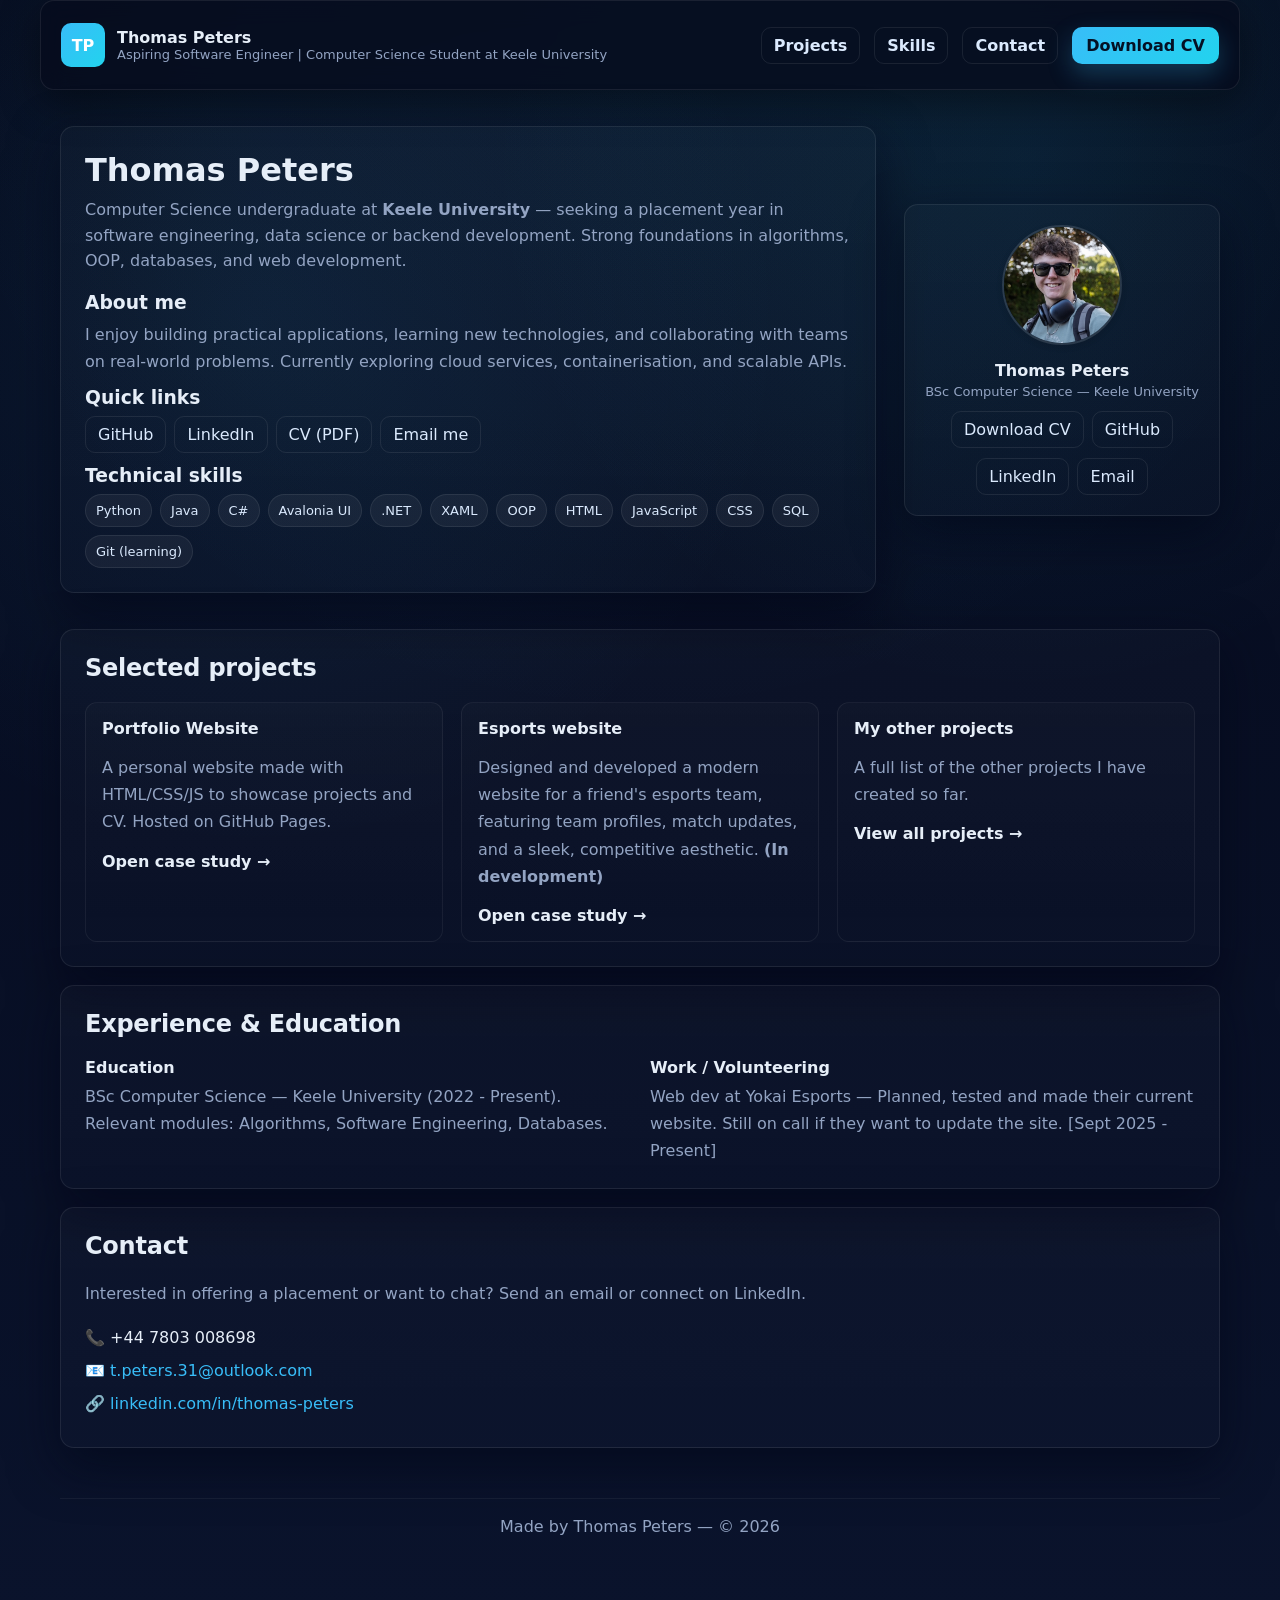
==== index.html @ 6bdae2d9 "making the other projects button cleaner" ====
<!DOCTYPE html>
<html lang="en">
<head>
  <meta charset="UTF-8">
  <meta name="viewport" content="width=device-width, initial-scale=1.0">
  <title>Thomas Peters — Portfolio</title>
  <meta name="description" content="Portfolio and CV site for Thomas Peters, Computer Science student at Keele University seeking placement year.">
  <link rel="icon" type="image/jpg" href="assets/headshot.JPG">
  <!-- Global styles for layout, theme, and responsive rules -->
  <link rel="stylesheet" href="styles.css">
</head>
<body>
  <!-- Site header with logo and navigation for primary sections -->
  <header>
    <div class="logo">
      <div class="mark">TP</div>
      <div>
        <div style="font-weight:700">Thomas Peters</div>
        <div class="muted" style="font-size:13px">
          Aspiring Software Engineer | Computer Science Student at Keele University
        </div>
      </div>
    </div>
    <!-- Primary navigation links -->
    <nav id="site-nav">
      <a class="outline" href="#projects">Projects</a>
      <a class="outline" href="#skills">Skills</a>
      <a class="outline" href="#contact">Contact</a>
      <a class="btn" href="assets/CV.pdf" target="_blank" rel="noopener">Download CV</a>
    </nav>
  </header>

  <!-- Main content wrapper to constrain width and add spacing -->
  <main class="container">
    <!-- Hero with intro, about, and quick links; spans 2-column layout on desktop -->
    <section class="hero fade-in">
      <div class="card fade-in">
        <h1>Thomas Peters</h1>
        <p class="sub">
          Computer Science undergraduate at <strong>Keele University</strong> — seeking a placement year in software engineering, data science or backend development. Strong foundations in algorithms, OOP, databases, and web development.
        </p>

        <div class="mb12">
          <h3 style="margin:0 0 8px">About me</h3>
          <p class="muted" style="margin:0">
            I enjoy building practical applications, learning new technologies, and collaborating with teams on real-world problems. Currently exploring cloud services, containerisation, and scalable APIs.
          </p>
        </div>

        <div class="mb12">
          <h3 style="margin:0 0 8px">Quick links</h3>
          <div style="display:flex;gap:8px;flex-wrap:wrap">
            <a class="outline" href="https://github.com/thomasPeters31" target="_blank">GitHub</a>
            <a class="outline" href="https://www.linkedin.com/in/thomas-peters-69949b268/" target="_blank">LinkedIn</a>
            <a class="outline" href="assets/CV.pdf" target="_blank">CV (PDF)</a>
            <a class="outline" href="mailto:t.peters.31@outlook.com">Email me</a>
          </div>
        </div>

        <div id="skills">
          <h3 style="margin:0 0 8px">Technical skills</h3>
          <div class="skills">
            <div class="chip">Python</div>
            <div class="chip">Java</div>
            <div class="chip">C#</div>
            <div class="chip">Avalonia UI</div>
            <div class="chip">.NET</div>
            <div class="chip">XAML</div>
            <div class="chip">OOP</div>
            <div class="chip">HTML</div>
            <div class="chip">JavaScript</div>
            <div class="chip">CSS</div>
            <div class="chip">SQL</div>
            <div class="chip">Git (learning)</div>
          </div>
        </div>
      </div>

      <!-- Sidebar profile card -->
      <aside class="card profile-card fade-in">
        <div class="avatar"><img src="assets/headshot.JPG" alt="Headshot of Thomas Peters"></div>
        <div style="font-weight:700">Thomas Peters</div>
        <div class="muted" style="font-size:13px">BSc Computer Science — Keele University</div>

        <div class="links">
          <div class="link-row">
            <a class="outline" href="assets/CV.pdf" target="_blank">Download CV</a>
            <a class="outline" href="https://github.com/thomasPeters31" target="_blank">GitHub</a>
          </div>
          <div class="link-row">
            <a class="outline" href="https://www.linkedin.com/in/thomas-peters-69949b268/" target="_blank">LinkedIn</a>
            <a class="outline" href="mailto:t.peters.31@outlook.com">Email</a>
          </div>
        </div>
      </aside>
    </section>

    <!-- Projects Section: responsive grid with two featured projects + link to all projects -->
    <section id="projects" class="card fade-in">
      <h2 style="margin-top:0">Selected projects</h2>
      <div class="grid-3">
        <a class="project-card" href="projects/portfolio.html">
          <h4 style="margin:0 0 8px">Portfolio Website</h4>
          <p class="muted" style="margin:0 0 8px">
            A personal website made with HTML/CSS/JS to showcase projects and CV. Hosted on GitHub Pages.
          </p>
          <span class="project-link">Open case study →</span>
        </a>

        <a class="project-card" href="projects/esports.html">
          <h4 style="margin:0 0 8px">Esports website</h4>
          <p class="muted" style="margin:0 0 8px">
            Designed and developed a modern website for a friend's esports team, featuring team profiles, match updates, and a sleek, competitive aesthetic. <strong>(In development)</strong>
          </p>
          <span class="project-link">Open case study →</span>
        </a>

        <a class="project-card" href="projects/all-projects.html">
          <h4 style="margin:0 0 8px">My other projects</h4>
          <p class="muted" style="margin:0 0 8px">
            A full list of the other projects I have created so far.
          </p>
          <span class="project-link">View all projects →</span>
        </a>
      </div>
    </section>

    <!-- Experience & Education Section with two responsive columns -->
    <section class="card fade-in" style="margin-top:18px">
      <h2 style="margin-top:0">Experience & Education</h2>
      <div style="display:flex;gap:20px;flex-wrap:wrap">
        <div style="flex:1;min-width:260px">
          <h4 style="margin:0 0 6px">Education</h4>
          <p class="muted" style="margin:0">
            BSc Computer Science — Keele University (2022 - Present). Relevant modules: Algorithms, Software Engineering, Databases.
          </p>
        </div>
        <div style="flex:1;min-width:260px">
          <h4 style="margin:0 0 6px">Work / Volunteering</h4>
          <p class="muted" style="margin:0">
            Web dev at Yokai Esports — Planned, tested and made their current website. Still on call if they want to update the site. [Sept 2025 - Present]
          </p>
        </div>
      </div>
    </section>

    <!-- Contact Section with direct links and contact details -->
    <section id="contact" class="card fade-in" style="margin-top:18px">
      <h2 style="margin-top:0">Contact</h2>
      <p class="muted">Interested in offering a placement or want to chat? Send an email or connect on LinkedIn.</p>
      <p style="margin:6px 0">📞 +44 7803 008698</p>
      <p style="margin:6px 0">📧 <a href="mailto:t.peters.31@outlook.com">t.peters.31@outlook.com</a></p>
      <p style="margin:6px 0">🔗 <a href="https://www.linkedin.com/in/thomas-peters-69949b268/" target="_blank">linkedin.com/in/thomas-peters</a></p>
    </section>

    <footer class="fade-in">
      <div class="muted">Made by Thomas Peters — © <span id="year"></span></div>
    </footer>
  </main>

  <!-- Fade-in effects for cards and sections -->
  <script src="script.js"></script>
  <script>
    // Keep footer year current
    document.getElementById('year').textContent = new Date().getFullYear();
  </script>
</body>
</html>
---- styles.css ----
/* Theme variables */
:root {
  --accent: #38bdf8;
  --accent-strong: #22d3ee;
  --muted: #93a4c3;
  --bg: #060b1d;
  --card: rgba(12, 18, 38, 0.9);
  --glass: rgba(255,255,255,0.05);
  --border: rgba(255,255,255,0.08);
}

/* Base reset */
* {
  box-sizing: border-box;
}

/* Global styles */
html, body {
  max-width: 100%;
  overflow-x: hidden;
}

body {
  font-family: Inter, ui-sans-serif, system-ui, -apple-system, "Segoe UI", Roboto, "Helvetica Neue", Arial;
  margin: 0;
  color: #e6eef8;
  background: radial-gradient(circle at 20% 20%, rgba(56, 189, 248, 0.08), transparent 32%),
              radial-gradient(circle at 80% 10%, rgba(34, 211, 238, 0.08), transparent 30%),
              linear-gradient(180deg, #060b1d 0%, #0a132c 100%);
  min-height: 100vh;
  -webkit-font-smoothing: antialiased;
  position: relative;
}

/* Glow accent on scroll; fixed so it stays put while content moves */
body::before {
  content: "";
  position: fixed;
  inset: 0;
  background: radial-gradient(1200px at 50% 0%, rgba(56, 189, 248, 0.08), transparent 60%);
  pointer-events: none;
  mix-blend-mode: screen;
}

a {
  color: var(--accent);
  text-decoration: none;
}

a:hover {
  color: var(--accent-strong);
}

img {
  max-width: 100%;
  height: auto;
}

/* Header */
header {
  display: flex;
  align-items: center;
  justify-content: space-between;
  padding: 22px 20px;
  max-width: 1200px;
  margin: 0 auto;
  gap: 12px;
  background: rgba(6,11,29,0.75);
  border: 1px solid var(--border);
  border-radius: 14px;
  box-shadow: 0 12px 40px rgba(0,0,0,0.4);
  backdrop-filter: blur(12px);
}

.logo {
  display: flex;
  gap: 12px;
  align-items: center;
}

.logo .mark {
  width: 44px;
  height: 44px;
  border-radius: 10px;
  background: linear-gradient(135deg, var(--accent), var(--accent-strong));
  display: flex;
  align-items: center;
  justify-content: center;
  font-weight: 700;
  color: white;
}

nav {
  display: flex;
  gap: 14px;
  align-items: center;
  flex-wrap: wrap;
}

nav a {
  font-weight: 600;
  color: #dbeafe;
}

.btn {
  background: linear-gradient(135deg, var(--accent), var(--accent-strong));
  color: #041024;
  padding: 9px 14px;
  border-radius: 10px;
  font-weight: 700;
  display: inline-block;
  box-shadow: 0 10px 24px rgba(56, 189, 248, 0.25);
}

.container {
  max-width: 1200px;
  margin: 20px auto 60px;
  padding: 0 20px;
}

/* Hero layout */
.hero {
  display: grid;
  grid-template-columns: minmax(280px, 1fr) auto; /* sidebar sizes to its content on laptop */
  gap: 28px;
  align-items: center; /* vertically center main content and sidebar relative to each other */
}

/* Card styles */
.card {
  background: linear-gradient(180deg, rgba(255,255,255,0.02), rgba(255,255,255,0.01));
  border-radius: 14px;
  padding: 24px;
  box-shadow: 0 18px 50px rgba(2,6,23,0.6);
  border: 1px solid var(--border);
}

h1 {
  font-size: 32px;
  margin: 0 0 8px;
}

h2 {
  font-size: 24px;
  letter-spacing: -0.01em;
}

.sub {
  color: var(--muted);
  margin: 0 0 18px;
  line-height: 1.6;
}

.skills {
  display: flex;
  flex-wrap: wrap;
  gap: 8px;
  margin-top: 6px;
}

/* Skill pill */
.chip {
  background: var(--glass);
  padding: 8px 10px;
  border-radius: 999px;
  font-size: 13px;
  color: #dbeafe;
  border: 1px solid rgba(255,255,255,0.08);
}

.profile-card {
  padding: 20px;
  text-align: center;
  display: flex;
  flex-direction: column;
  align-items: center;
  justify-content: flex-start;
  align-self: center; /* center vertically in the grid row */
  justify-self: start; /* align with the start of the adjacent container on laptop */
  gap: 4px;
  width: fit-content;
  min-width: 280px;
  max-width: 340px;
  height: fit-content; /* hug contents so there are no empty areas */
  margin: 0; /* prevent centering so it lines up with the main column */
}

/* Circular avatar container */
.avatar {
  width: 120px;
  height: 120px;
  border-radius: 50%;
  overflow: hidden;
  position: relative;
  margin-bottom: 12px;
  border: 2px solid rgba(255,255,255,0.12);
  box-shadow: 0 2px 6px rgba(0,0,0,0.1);
  flex-shrink: 0;
}

/* Image inside avatar */
.avatar img {
  position: absolute;
  top: 50%;
  left: 50%;
  width: auto;
  height: 100%;
  transform: translate(-50%, -50%);
  object-fit: cover;
  display: block;
}

.links {
  display: flex;
  flex-direction: column;
  gap: 10px;
  margin-top: 8px;
}

p {
  line-height: 1.7;
}

/* Link rows inside profile card for tidy grouping */
.link-row {
  display: flex;
  gap: 8px;
  justify-content: center;
}

.outline {
  border: 1px solid var(--border);
  padding: 8px 12px;
  border-radius: 10px;
  color: #dbeafe;
  transition: border-color 0.2s ease, transform 0.2s ease;
}

.outline:hover {
  border-color: var(--accent);
  transform: translateY(-1px);
}

section {
  margin-top: 36px;
}

.grid-3 {
  display: grid;
  grid-template-columns: repeat(auto-fit, minmax(240px, 1fr));
  gap: 18px;
}

.section-head {
  display: flex;
  align-items: center;
  justify-content: space-between;
  gap: 16px;
  flex-wrap: wrap;
}

.section-foot {
  margin-top: 14px;
}

/* Project cards */
.project-card {
  padding: 16px;
  border-radius: 12px;
  background: linear-gradient(180deg, rgba(255,255,255,0.02), transparent);
  min-height: 140px;
  border: 1px solid rgba(255,255,255,0.06);
  display: flex;
  flex-direction: column;
  gap: 8px;
  transition: transform 0.2s ease, border-color 0.2s ease, box-shadow 0.2s ease;
  text-decoration: none;
  color: inherit;
}

.project-link {
  font-weight: 700;
}

.project-card:hover {
  transform: translateY(-4px);
  border-color: var(--accent);
  box-shadow: 0 18px 36px rgba(2,6,23,0.5);
}

.project-card:focus-visible {
  outline: 2px solid var(--accent);
  outline-offset: 3px;
}

.project-list {
  display: flex;
  flex-direction: column;
  gap: 12px;
}

.project-row {
  display: flex;
  align-items: flex-start;
  justify-content: space-between;
  gap: 16px;
  padding: 14px;
  border-radius: 12px;
  border: 1px solid rgba(255,255,255,0.06);
  background: linear-gradient(180deg, rgba(255,255,255,0.02), transparent);
}

.project-row h4 {
  margin: 0 0 6px;
}

.project-row p {
  margin: 0;
}

.project-meta {
  display: flex;
  flex-wrap: wrap;
  gap: 8px;
  margin-top: 8px;
}

.project-cta {
  white-space: nowrap;
  align-self: center;
}

footer {
  margin: 50px 0 80px;
  text-align: center;
  color: var(--muted);
  border-top: 1px solid rgba(255,255,255,0.05);
  padding-top: 18px;
}

.muted {
  color: var(--muted);
}

.mb12 {
  margin-bottom: 12px;
}

.fade-in {
  opacity: 0;
  transform: translateY(12px);
  transition: opacity 0.4s ease, transform 0.4s ease;
}

.fade-in.visible {
  opacity: 1;
  transform: translateY(0);
}

/* Project detail pages */
.breadcrumbs {
  display: inline-flex;
  gap: 8px;
  align-items: center;
  color: var(--muted);
  font-size: 14px;
}

.page-hero {
  display: grid;
  grid-template-columns: minmax(0, 1.2fr) minmax(240px, 0.8fr);
  gap: 18px;
  align-items: center;
}

.detail-card {
  background: linear-gradient(180deg, rgba(255,255,255,0.02), transparent);
  border: 1px solid rgba(255,255,255,0.08);
  border-radius: 12px;
  padding: 16px;
}

.detail-grid {
  display: grid;
  grid-template-columns: repeat(auto-fit, minmax(220px, 1fr));
  gap: 14px;
}

.tag-list {
  display: flex;
  flex-wrap: wrap;
  gap: 8px;
}

.tag {
  padding: 6px 10px;
  border-radius: 999px;
  border: 1px solid rgba(255,255,255,0.08);
  background: rgba(255,255,255,0.04);
  font-size: 12px;
  color: #dbeafe;
}

.cta-row {
  display: flex;
  gap: 10px;
  flex-wrap: wrap;
  align-items: center;
}

input, textarea {
  width: 100%;
  padding: 10px;
  border-radius: 8px;
  border: 1px solid rgba(255,255,255,0.04);
  background: transparent;
  color: inherit;
  margin-bottom: 8px;
}

/* Responsive Design */
@media (max-width: 900px) {
  header {
    flex-direction: column;
    align-items: flex-start;
    padding: 18px;
  }

  nav {
    order: 3;
    width: 100%;
    gap: 10px;
    flex-direction: column;
  }

  .hero {
    grid-template-columns: 1fr;
  }

  .profile-card {
    order: -1;
    max-width: 340px;
    margin: 0 auto;
  }

  .page-hero {
    grid-template-columns: 1fr;
  }
}

@media (max-width: 560px) {
  body {
    font-size: 15px;
  }

  .card {
    padding: 16px;
  }

  h1 {
    font-size: 24px;
  }

  .link-row {
    flex-direction: column;
  }

  .link-row .outline {
    width: 100%;
    text-align: center;
  }

  .project-row {
    flex-direction: column;
    align-items: stretch;
  }

  .project-cta {
    align-self: flex-start;
  }
}

@media (max-width: 780px) {
  nav a {
    width: 100%;
    text-align: center;
  }

  .btn {
    text-align: center;
    width: 100%;
  }

  header {
    display: none;
  }
}
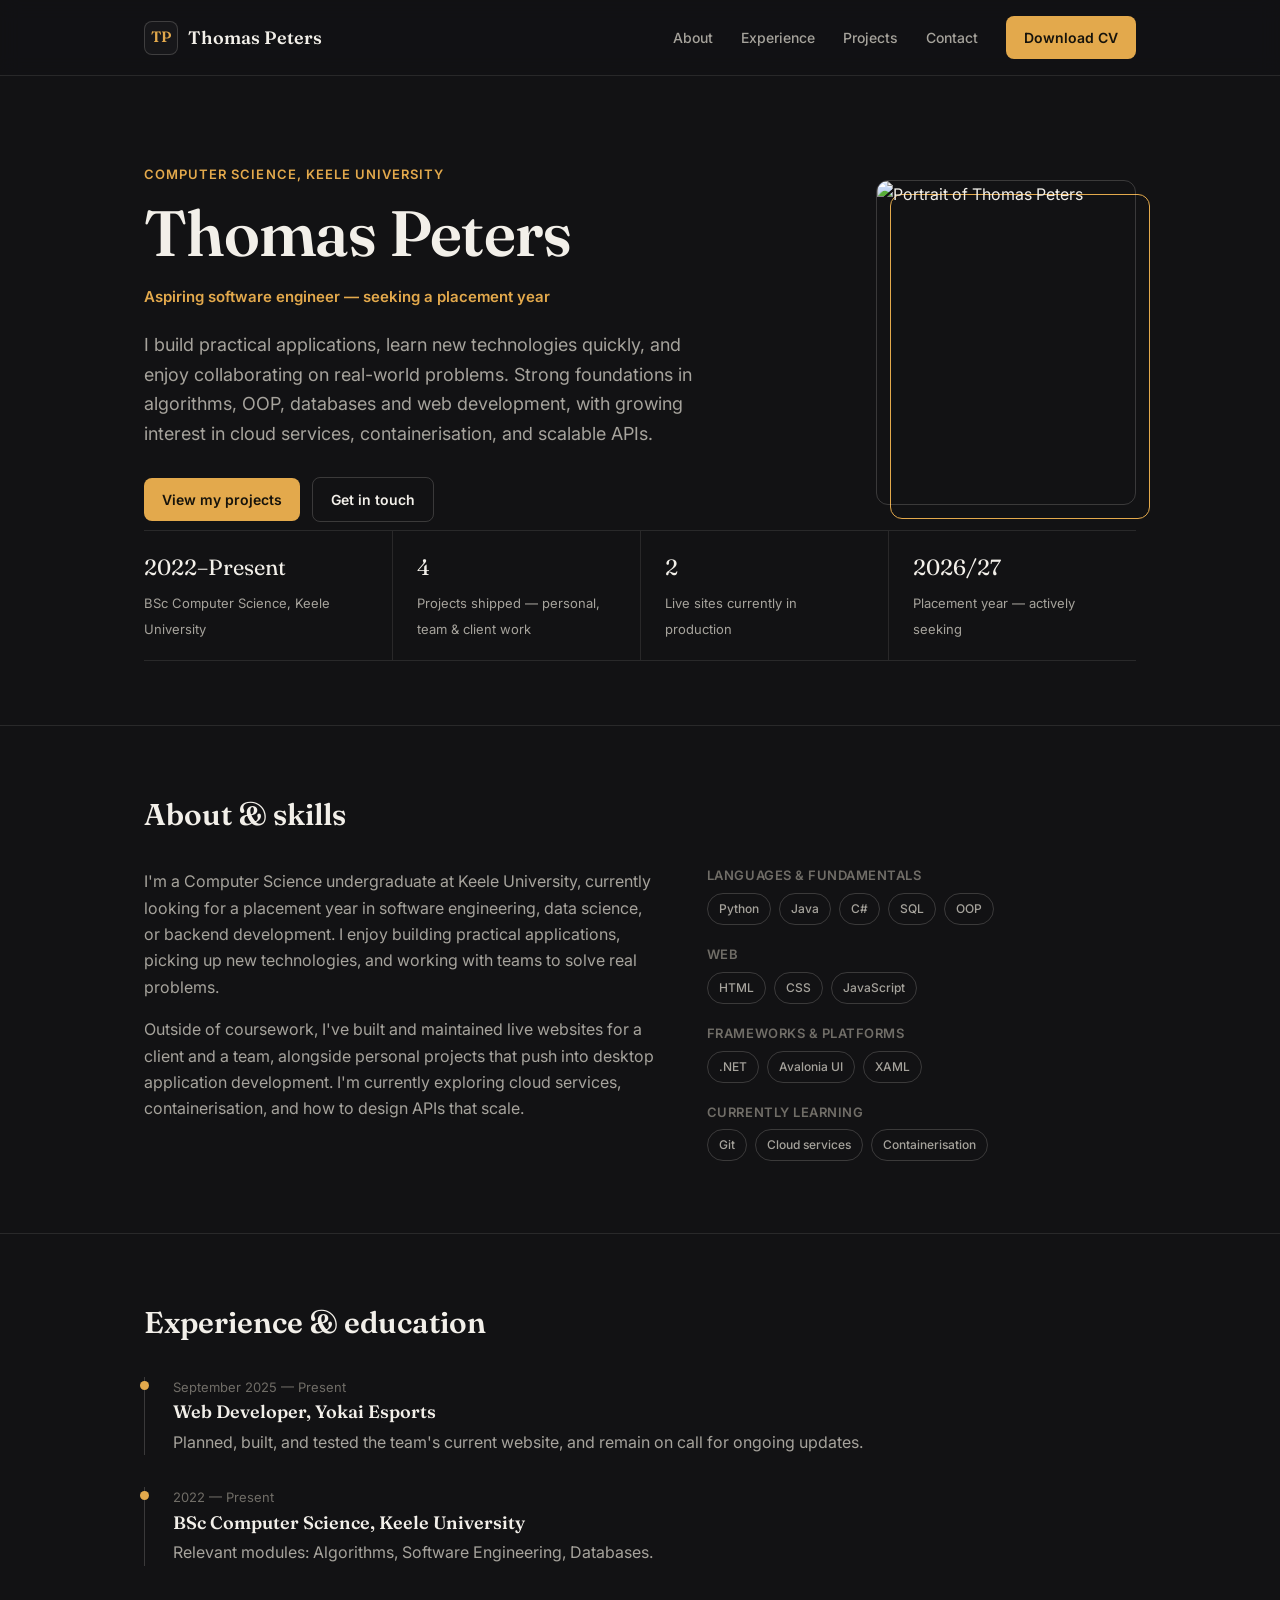
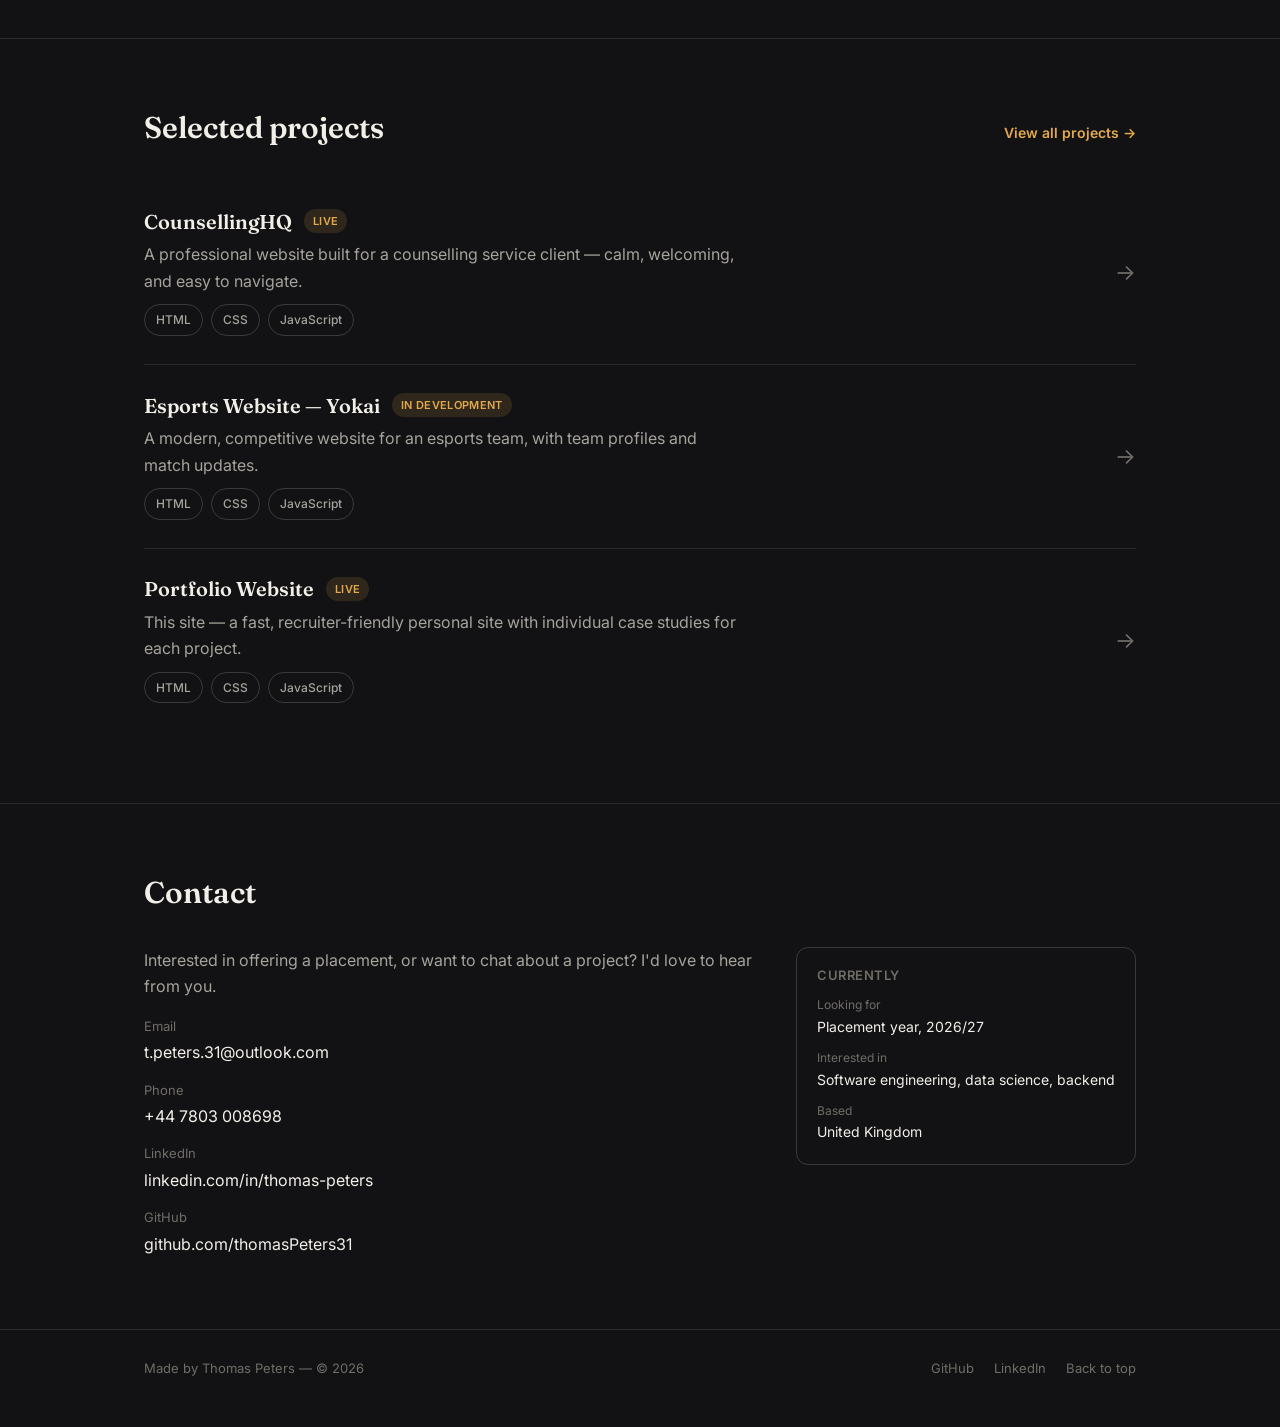
==== commit 3aab4eeb: "changed design of the website" ====
--- a/index.html
+++ b/index.html
@@ -3,166 +3,358 @@
 <head>
   <meta charset="UTF-8">
   <meta name="viewport" content="width=device-width, initial-scale=1.0">
-  <title>Thomas Peters — Portfolio</title>
-  <meta name="description" content="Portfolio and CV site for Thomas Peters, Computer Science student at Keele University seeking placement year.">
-  <link rel="icon" type="image/jpg" href="assets/headshot.JPG">
-  <!-- Global styles for layout, theme, and responsive rules -->
+  <title>Thomas Peters — Software Engineering Student & Developer</title>
+  <meta name="description" content="Thomas Peters is a Computer Science undergraduate at Keele University seeking a placement year in software engineering, data science, or backend development.">
+  <link rel="canonical" href="https://www.thomas-peters.org/">
+
+  <!-- Open Graph / Twitter card previews for social shares and link unfurls -->
+  <meta property="og:type" content="website">
+  <meta property="og:title" content="Thomas Peters — Software Engineering Student & Developer">
+  <meta property="og:description" content="Computer Science undergraduate at Keele University seeking a placement year in software engineering, data science, or backend development.">
+  <meta property="og:url" content="https://www.thomas-peters.org/">
+  <meta property="og:image" content="https://www.thomas-peters.org/assets/headshot.jpg">
+  <meta name="twitter:card" content="summary">
+  <meta name="twitter:title" content="Thomas Peters — Software Engineering Student & Developer">
+  <meta name="twitter:description" content="Computer Science undergraduate at Keele University seeking a placement year in software engineering, data science, or backend development.">
+  <meta name="twitter:image" content="https://www.thomas-peters.org/assets/headshot.jpg">
+
+  <!-- Browser chrome colour (mobile address bar) + tab icon -->
+  <meta name="theme-color" content="#121214">
+  <link rel="icon" href="assets/favicon.svg" type="image/svg+xml">
+
+  <!-- Google Fonts: Fraunces for display headings, Inter for body text -->
+  <link rel="preconnect" href="https://fonts.googleapis.com">
+  <link rel="preconnect" href="https://fonts.gstatic.com" crossorigin>
+  <link href="https://fonts.googleapis.com/css2?family=Fraunces:opsz,wght@9..144,500;9..144,600&family=Inter:wght@400;500;600;700&display=swap" rel="stylesheet">
   <link rel="stylesheet" href="styles.css">
+
+  <!-- Structured data so search engines can show a Person rich result -->
+  <script type="application/ld+json">
+  {
+    "@context": "https://schema.org",
+    "@type": "Person",
+    "name": "Thomas Peters",
+    "url": "https://www.thomas-peters.org/",
+    "image": "https://www.thomas-peters.org/assets/headshot.jpg",
+    "jobTitle": "Computer Science Student",
+    "alumniOf": {
+      "@type": "CollegeOrUniversity",
+      "name": "Keele University"
+    },
+    "sameAs": [
+      "https://github.com/thomasPeters31",
+      "https://www.linkedin.com/in/thomas-peters-69949b268/"
+    ]
+  }
+  </script>
 </head>
 <body>
-  <!-- Site header with logo and navigation for primary sections -->
-  <header>
-    <div class="logo">
-      <div class="mark">TP</div>
-      <div>
-        <div style="font-weight:700">Thomas Peters</div>
-        <div class="muted" style="font-size:13px">
-          Aspiring Software Engineer | Computer Science Student at Keele University
-        </div>
-      </div>
+
+  <!-- Lets keyboard/screen-reader users jump past the nav; only visible on focus -->
+  <a class="skip-link" href="#main">Skip to content</a>
+
+  <!-- =====================================================================
+       Site header — sticky nav bar.
+       Links target section ids further down the page (#about, #experience,
+       etc). Below 860px the <ul class="nav-links"> becomes a fixed dropdown
+       toggled by the hamburger button; script.js wires up the open/close.
+  ====================================================================== -->
+  <header class="site-header">
+    <div class="nav-row">
+      <a class="brand" href="#top">
+        <span class="mark">TP</span>
+        Thomas Peters
+      </a>
+      <ul class="nav-links" id="nav-links">
+        <li><a href="#about">About</a></li>
+        <li><a href="#experience">Experience</a></li>
+        <li><a href="#projects">Projects</a></li>
+        <li><a href="#contact">Contact</a></li>
+        <li><a class="btn" href="assets/CV.pdf" target="_blank" rel="noopener">Download CV</a></li>
+      </ul>
+      <!-- Only shown below the 860px breakpoint (see styles.css) -->
+      <button class="nav-toggle" id="nav-toggle" aria-label="Toggle navigation" aria-expanded="false" aria-controls="nav-links">
+        <svg viewBox="0 0 24 24" fill="none" stroke="currentColor" stroke-width="2" stroke-linecap="round"><line x1="3" y1="6" x2="21" y2="6"/><line x1="3" y1="12" x2="21" y2="12"/><line x1="3" y1="18" x2="21" y2="18"/></svg>
+      </button>
     </div>
-    <!-- Primary navigation links -->
-    <nav id="site-nav">
-      <a class="outline" href="#projects">Projects</a>
-      <a class="outline" href="#skills">Skills</a>
-      <a class="outline" href="#contact">Contact</a>
-      <a class="btn" href="assets/CV.pdf" target="_blank" rel="noopener">Download CV</a>
-    </nav>
   </header>
 
-  <!-- Main content wrapper to constrain width and add spacing -->
-  <main class="container">
-    <!-- Hero with intro, about, and quick links; spans 2-column layout on desktop -->
-    <section class="hero fade-in">
-      <div class="card fade-in">
-        <h1>Thomas Peters</h1>
-        <p class="sub">
-          Computer Science undergraduate at <strong>Keele University</strong> — seeking a placement year in software engineering, data science or backend development. Strong foundations in algorithms, OOP, databases, and web development.
-        </p>
-
-        <div class="mb12">
-          <h3 style="margin:0 0 8px">About me</h3>
-          <p class="muted" style="margin:0">
-            I enjoy building practical applications, learning new technologies, and collaborating with teams on real-world problems. Currently exploring cloud services, containerisation, and scalable APIs.
-          </p>
-        </div>
-
-        <div class="mb12">
-          <h3 style="margin:0 0 8px">Quick links</h3>
-          <div style="display:flex;gap:8px;flex-wrap:wrap">
-            <a class="outline" href="https://github.com/thomasPeters31" target="_blank">GitHub</a>
-            <a class="outline" href="https://www.linkedin.com/in/thomas-peters-69949b268/" target="_blank">LinkedIn</a>
-            <a class="outline" href="assets/CV.pdf" target="_blank">CV (PDF)</a>
-            <a class="outline" href="mailto:t.peters.31@outlook.com">Email me</a>
-          </div>
-        </div>
-
-        <div id="skills">
-          <h3 style="margin:0 0 8px">Technical skills</h3>
-          <div class="skills">
-            <div class="chip">Python</div>
-            <div class="chip">Java</div>
-            <div class="chip">C#</div>
-            <div class="chip">Avalonia UI</div>
-            <div class="chip">.NET</div>
-            <div class="chip">XAML</div>
-            <div class="chip">OOP</div>
-            <div class="chip">HTML</div>
-            <div class="chip">JavaScript</div>
-            <div class="chip">CSS</div>
-            <div class="chip">SQL</div>
-            <div class="chip">Git (learning)</div>
-          </div>
-        </div>
-      </div>
-
-      <!-- Sidebar profile card -->
-      <aside class="card profile-card fade-in">
-        <div class="avatar"><img src="assets/headshot.JPG" alt="Headshot of Thomas Peters"></div>
-        <div style="font-weight:700">Thomas Peters</div>
-        <div class="muted" style="font-size:13px">BSc Computer Science — Keele University</div>
-
-        <div class="links">
-          <div class="link-row">
-            <a class="outline" href="assets/CV.pdf" target="_blank">Download CV</a>
-            <a class="outline" href="https://github.com/thomasPeters31" target="_blank">GitHub</a>
-          </div>
-          <div class="link-row">
-            <a class="outline" href="https://www.linkedin.com/in/thomas-peters-69949b268/" target="_blank">LinkedIn</a>
-            <a class="outline" href="mailto:t.peters.31@outlook.com">Email</a>
-          </div>
-        </div>
-      </aside>
-    </section>
-
-    <!-- Projects Section: responsive grid with two featured projects + link to all projects -->
-    <section id="projects" class="card fade-in">
-      <h2 style="margin-top:0">Selected projects</h2>
-      <div class="grid-3">
-        <a class="project-card" href="projects/portfolio.html">
-          <h4 style="margin:0 0 8px">Portfolio Website</h4>
-          <p class="muted" style="margin:0 0 8px">
-            A personal website made with HTML/CSS/JS to showcase projects and CV. Hosted on GitHub Pages.
-          </p>
-          <span class="project-link">Open case study →</span>
-        </a>
-
-        <a class="project-card" href="projects/esports.html">
-          <h4 style="margin:0 0 8px">Esports website</h4>
-          <p class="muted" style="margin:0 0 8px">
-            Designed and developed a modern website for a friend's esports team, featuring team profiles, match updates, and a sleek, competitive aesthetic. <strong>(In development)</strong>
-          </p>
-          <span class="project-link">Open case study →</span>
-        </a>
-
-        <a class="project-card" href="projects/all-projects.html">
-          <h4 style="margin:0 0 8px">My other projects</h4>
-          <p class="muted" style="margin:0 0 8px">
-            A full list of the other projects I have created so far.
-          </p>
-          <span class="project-link">View all projects →</span>
-        </a>
-      </div>
-    </section>
-
-    <!-- Experience & Education Section with two responsive columns -->
-    <section class="card fade-in" style="margin-top:18px">
-      <h2 style="margin-top:0">Experience & Education</h2>
-      <div style="display:flex;gap:20px;flex-wrap:wrap">
-        <div style="flex:1;min-width:260px">
-          <h4 style="margin:0 0 6px">Education</h4>
-          <p class="muted" style="margin:0">
-            BSc Computer Science — Keele University (2022 - Present). Relevant modules: Algorithms, Software Engineering, Databases.
-          </p>
-        </div>
-        <div style="flex:1;min-width:260px">
-          <h4 style="margin:0 0 6px">Work / Volunteering</h4>
-          <p class="muted" style="margin:0">
-            Web dev at Yokai Esports — Planned, tested and made their current website. Still on call if they want to update the site. [Sept 2025 - Present]
-          </p>
-        </div>
-      </div>
-    </section>
-
-    <!-- Contact Section with direct links and contact details -->
-    <section id="contact" class="card fade-in" style="margin-top:18px">
-      <h2 style="margin-top:0">Contact</h2>
-      <p class="muted">Interested in offering a placement or want to chat? Send an email or connect on LinkedIn.</p>
-      <p style="margin:6px 0">📞 +44 7803 008698</p>
-      <p style="margin:6px 0">📧 <a href="mailto:t.peters.31@outlook.com">t.peters.31@outlook.com</a></p>
-      <p style="margin:6px 0">🔗 <a href="https://www.linkedin.com/in/thomas-peters-69949b268/" target="_blank">linkedin.com/in/thomas-peters</a></p>
-    </section>
-
-    <footer class="fade-in">
-      <div class="muted">Made by Thomas Peters — © <span id="year"></span></div>
-    </footer>
+  <main id="main">
+
+    <!-- =====================================================================
+         Hero
+         Intro copy + CTA buttons on the left, portrait on the right; both
+         collapse to a single column on mobile (photo moves above the text).
+         The fact-strip below is a quick-glance summary row.
+    ====================================================================== -->
+    <section class="hero" id="top" style="border-top:none">
+      <div class="wrap">
+        <div class="hero-grid">
+          <div class="fade-in">
+            <span class="eyebrow">Computer Science, Keele University</span>
+            <h1>Thomas Peters</h1>
+            <p class="role">Aspiring software engineer — seeking a placement year</p>
+            <p class="lede">
+              I build practical applications, learn new technologies quickly, and enjoy collaborating on
+              real-world problems. Strong foundations in algorithms, OOP, databases and web development, with
+              growing interest in cloud services, containerisation, and scalable APIs.
+            </p>
+            <div class="btn-row">
+              <a class="btn" href="#projects">View my projects</a>
+              <a class="btn-outline" href="#contact">Get in touch</a>
+            </div>
+          </div>
+          <!-- Framed portrait; the offset border is a pure CSS ::before, no extra image -->
+          <div class="hero-photo fade-in">
+            <div class="frame">
+              <img src="assets/headshot.jpg" alt="Portrait of Thomas Peters" width="640" height="428">
+            </div>
+          </div>
+        </div>
+
+        <!-- Quick facts, divided by thin rules; stacks to full-width rows on mobile -->
+        <div class="fact-strip fade-in">
+          <div class="fact">
+            <span class="num">2022–Present</span>
+            <span class="label">BSc Computer Science, Keele University</span>
+          </div>
+          <div class="fact">
+            <span class="num">4</span>
+            <span class="label">Projects shipped — personal, team &amp; client work</span>
+          </div>
+          <div class="fact">
+            <span class="num">2</span>
+            <span class="label">Live sites currently in production</span>
+          </div>
+          <div class="fact">
+            <span class="num">2026/27</span>
+            <span class="label">Placement year — actively seeking</span>
+          </div>
+        </div>
+      </div>
+    </section>
+
+    <!-- =====================================================================
+         About & skills
+         id="about" is a nav anchor. Two columns: bio on the left, skills
+         grouped into labelled clusters on the right.
+    ====================================================================== -->
+    <section id="about">
+      <div class="wrap">
+        <div class="section-head">
+          <h2>About &amp; skills</h2>
+        </div>
+        <div class="about-grid">
+          <div class="fade-in">
+            <p>
+              I'm a Computer Science undergraduate at Keele University, currently looking for a placement year in
+              software engineering, data science, or backend development. I enjoy building practical applications,
+              picking up new technologies, and working with teams to solve real problems.
+            </p>
+            <p>
+              Outside of coursework, I've built and maintained live websites for a client and a team, alongside
+              personal projects that push into desktop application development. I'm currently exploring cloud
+              services, containerisation, and how to design APIs that scale.
+            </p>
+          </div>
+          <div class="fade-in">
+            <div class="skill-group">
+              <h4>Languages &amp; fundamentals</h4>
+              <div class="tag-list">
+                <span class="tag">Python</span>
+                <span class="tag">Java</span>
+                <span class="tag">C#</span>
+                <span class="tag">SQL</span>
+                <span class="tag">OOP</span>
+              </div>
+            </div>
+            <div class="skill-group">
+              <h4>Web</h4>
+              <div class="tag-list">
+                <span class="tag">HTML</span>
+                <span class="tag">CSS</span>
+                <span class="tag">JavaScript</span>
+              </div>
+            </div>
+            <div class="skill-group">
+              <h4>Frameworks &amp; platforms</h4>
+              <div class="tag-list">
+                <span class="tag">.NET</span>
+                <span class="tag">Avalonia UI</span>
+                <span class="tag">XAML</span>
+              </div>
+            </div>
+            <div class="skill-group">
+              <h4>Currently learning</h4>
+              <div class="tag-list">
+                <span class="tag">Git</span>
+                <span class="tag">Cloud services</span>
+                <span class="tag">Containerisation</span>
+              </div>
+            </div>
+          </div>
+        </div>
+      </div>
+    </section>
+
+    <!-- =====================================================================
+         Experience & education
+         id="experience" is a nav anchor. Reverse-chronological timeline;
+         each entry's dot/rail is drawn with CSS (.timeline-item::before).
+    ====================================================================== -->
+    <section id="experience">
+      <div class="wrap">
+        <div class="section-head">
+          <h2>Experience &amp; education</h2>
+        </div>
+        <div class="timeline fade-in">
+          <div class="timeline-item">
+            <span class="when">September 2025 — Present</span>
+            <h3>Web Developer, Yokai Esports</h3>
+            <p>Planned, built, and tested the team's current website, and remain on call for ongoing updates.</p>
+          </div>
+          <div class="timeline-item">
+            <span class="when">2022 — Present</span>
+            <h3>BSc Computer Science, Keele University</h3>
+            <p>Relevant modules: Algorithms, Software Engineering, Databases.</p>
+          </div>
+        </div>
+      </div>
+    </section>
+
+    <!-- =====================================================================
+         Selected projects
+         id="projects" is a nav anchor. Shows the 3 strongest projects as
+         full-width linked rows; "View all projects" leads to the complete
+         list in projects/all-projects.html.
+    ====================================================================== -->
+    <section id="projects">
+      <div class="wrap">
+        <div class="section-head">
+          <h2>Selected projects</h2>
+          <a class="see-all" href="projects/all-projects.html">View all projects →</a>
+        </div>
+        <div class="project-list">
+          <a class="project-row fade-in" href="projects/counsellinghq.html">
+            <div>
+              <div class="title-row">
+                <h3>CounsellingHQ</h3>
+                <span class="status-pill">Live</span>
+              </div>
+              <p>A professional website built for a counselling service client — calm, welcoming, and easy to navigate.</p>
+              <div class="tag-list">
+                <span class="tag">HTML</span>
+                <span class="tag">CSS</span>
+                <span class="tag">JavaScript</span>
+              </div>
+            </div>
+            <span class="arrow" aria-hidden="true">→</span>
+          </a>
+          <a class="project-row fade-in" href="projects/esports.html">
+            <div>
+              <div class="title-row">
+                <h3>Esports Website — Yokai</h3>
+                <span class="status-pill">In development</span>
+              </div>
+              <p>A modern, competitive website for an esports team, with team profiles and match updates.</p>
+              <div class="tag-list">
+                <span class="tag">HTML</span>
+                <span class="tag">CSS</span>
+                <span class="tag">JavaScript</span>
+              </div>
+            </div>
+            <span class="arrow" aria-hidden="true">→</span>
+          </a>
+          <a class="project-row fade-in" href="projects/portfolio.html">
+            <div>
+              <div class="title-row">
+                <h3>Portfolio Website</h3>
+                <span class="status-pill">Live</span>
+              </div>
+              <p>This site — a fast, recruiter-friendly personal site with individual case studies for each project.</p>
+              <div class="tag-list">
+                <span class="tag">HTML</span>
+                <span class="tag">CSS</span>
+                <span class="tag">JavaScript</span>
+              </div>
+            </div>
+            <span class="arrow" aria-hidden="true">→</span>
+          </a>
+        </div>
+      </div>
+    </section>
+
+    <!-- =====================================================================
+         Contact
+         id="contact" is a nav anchor. The email link starts with no real
+         href/text — data-email-user/domain hold the address reversed
+         character-by-character so plain-text scrapers can't lift it
+         straight from the HTML. script.js rebuilds and fills in the real
+         mailto: link and visible text at runtime.
+    ====================================================================== -->
+    <section id="contact">
+      <div class="wrap">
+        <div class="section-head">
+          <h2>Contact</h2>
+        </div>
+        <div class="contact-grid">
+          <div class="fade-in">
+            <p>Interested in offering a placement, or want to chat about a project? I'd love to hear from you.</p>
+            <div class="contact-list">
+              <div>
+                <span class="k">Email</span>
+                <a href="#" data-email-user="13.sretep.t" data-email-domain="moc.kooltuo">Loading…</a>
+              </div>
+              <div>
+                <span class="k">Phone</span>
+                <a href="tel:+447803008698">+44 7803 008698</a>
+              </div>
+              <div>
+                <span class="k">LinkedIn</span>
+                <a href="https://www.linkedin.com/in/thomas-peters-69949b268/" target="_blank" rel="noopener">linkedin.com/in/thomas-peters</a>
+              </div>
+              <div>
+                <span class="k">GitHub</span>
+                <a href="https://github.com/thomasPeters31" target="_blank" rel="noopener">github.com/thomasPeters31</a>
+              </div>
+            </div>
+          </div>
+          <!-- Reuses the same .snapshot component as the project case study pages -->
+          <div class="snapshot fade-in">
+            <h4>Currently</h4>
+            <dl>
+              <div>
+                <dt>Looking for</dt>
+                <dd>Placement year, 2026/27</dd>
+              </div>
+              <div>
+                <dt>Interested in</dt>
+                <dd>Software engineering, data science, backend</dd>
+              </div>
+              <div>
+                <dt>Based</dt>
+                <dd>United Kingdom</dd>
+              </div>
+            </dl>
+          </div>
+        </div>
+      </div>
+    </section>
+
   </main>
 
-  <!-- Fade-in effects for cards and sections -->
+  <footer class="site-footer">
+    <div class="wrap footer-row">
+      <!-- #year is filled in by script.js so the copyright date never goes stale -->
+      <div>Made by Thomas Peters — © <span id="year"></span></div>
+      <div class="footer-links">
+        <a href="https://github.com/thomasPeters31" target="_blank" rel="noopener">GitHub</a>
+        <a href="https://www.linkedin.com/in/thomas-peters-69949b268/" target="_blank" rel="noopener">LinkedIn</a>
+        <a href="#top">Back to top</a>
+      </div>
+    </div>
+  </footer>
+
   <script src="script.js"></script>
-  <script>
-    // Keep footer year current
-    document.getElementById('year').textContent = new Date().getFullYear();
-  </script>
 </body>
 </html>
--- a/styles.css
+++ b/styles.css
@@ -1,355 +1,690 @@
-/* Theme variables */
+/* ==========================================================================
+   Design tokens
+   ========================================================================== */
 :root {
-  --accent: #38bdf8;
-  --accent-strong: #22d3ee;
-  --muted: #93a4c3;
-  --bg: #060b1d;
-  --card: rgba(12, 18, 38, 0.9);
-  --glass: rgba(255,255,255,0.05);
-  --border: rgba(255,255,255,0.08);
-}
-
-/* Base reset */
+  --bg: #121214;
+  --bg-raised: #17171a;
+  --ink: #f2efe9;
+  --ink-dim: #a6a39c;
+  --ink-faint: #706d67;
+  --line: rgba(242, 239, 233, 0.1);
+  --line-strong: rgba(242, 239, 233, 0.18);
+  --accent: #e3a94c;
+  --accent-soft: rgba(227, 169, 76, 0.14);
+  --accent-ink: #16130b;
+
+  --font-display: "Fraunces", Georgia, "Times New Roman", serif;
+  --font-body: "Inter", ui-sans-serif, system-ui, -apple-system, "Segoe UI", Roboto, Arial, sans-serif;
+
+  --max: 1040px;
+  --gutter: 24px;
+}
+
+/* ==========================================================================
+   Reset & base
+   ========================================================================== */
 * {
   box-sizing: border-box;
 }
 
-/* Global styles */
+html {
+  scroll-behavior: smooth;
+}
+
 html, body {
   max-width: 100%;
   overflow-x: hidden;
 }
 
 body {
-  font-family: Inter, ui-sans-serif, system-ui, -apple-system, "Segoe UI", Roboto, "Helvetica Neue", Arial;
   margin: 0;
-  color: #e6eef8;
-  background: radial-gradient(circle at 20% 20%, rgba(56, 189, 248, 0.08), transparent 32%),
-              radial-gradient(circle at 80% 10%, rgba(34, 211, 238, 0.08), transparent 30%),
-              linear-gradient(180deg, #060b1d 0%, #0a132c 100%);
-  min-height: 100vh;
+  background: var(--bg);
+  color: var(--ink);
+  font-family: var(--font-body);
+  font-size: 16px;
+  line-height: 1.65;
   -webkit-font-smoothing: antialiased;
-  position: relative;
-}
-
-/* Glow accent on scroll; fixed so it stays put while content moves */
-body::before {
-  content: "";
-  position: fixed;
-  inset: 0;
-  background: radial-gradient(1200px at 50% 0%, rgba(56, 189, 248, 0.08), transparent 60%);
-  pointer-events: none;
-  mix-blend-mode: screen;
-}
-
-a {
-  color: var(--accent);
-  text-decoration: none;
-}
-
-a:hover {
-  color: var(--accent-strong);
 }
 
 img {
   max-width: 100%;
   height: auto;
-}
-
-/* Header */
-header {
+  display: block;
+}
+
+a {
+  color: inherit;
+  text-decoration: none;
+}
+
+p {
+  margin: 0 0 1em;
+  color: var(--ink-dim);
+}
+
+h1, h2, h3, h4 {
+  font-family: var(--font-display);
+  font-weight: 600;
+  color: var(--ink);
+  line-height: 1.15;
+  margin: 0 0 0.5em;
+}
+
+ul {
+  margin: 0;
+  padding: 0;
+  list-style: none;
+}
+
+/* Skip link for keyboard/screen-reader users */
+.skip-link {
+  position: absolute;
+  left: -9999px;
+  top: 0;
+  background: var(--accent);
+  color: var(--accent-ink);
+  padding: 10px 16px;
+  border-radius: 0 0 8px 0;
+  font-weight: 600;
+  z-index: 1000;
+}
+
+.skip-link:focus {
+  left: 0;
+}
+
+:focus-visible {
+  outline: 2px solid var(--accent);
+  outline-offset: 3px;
+}
+
+@media (prefers-reduced-motion: reduce) {
+  html {
+    scroll-behavior: auto;
+  }
+  * {
+    animation-duration: 0.001ms !important;
+    transition-duration: 0.001ms !important;
+  }
+}
+
+/* ==========================================================================
+   Layout helpers
+   ========================================================================== */
+.wrap {
+  max-width: var(--max);
+  margin: 0 auto;
+  padding: 0 var(--gutter);
+}
+
+.eyebrow {
+  display: block;
+  font-size: 13px;
+  font-weight: 600;
+  letter-spacing: 0.08em;
+  text-transform: uppercase;
+  color: var(--accent);
+  margin-bottom: 10px;
+}
+
+section {
+  padding: 72px 0;
+  border-top: 1px solid var(--line);
+}
+
+section:first-of-type {
+  border-top: none;
+}
+
+.muted {
+  color: var(--ink-dim);
+}
+
+/* ==========================================================================
+   Nav bar
+   ========================================================================== */
+.site-header {
+  position: sticky;
+  top: 0;
+  z-index: 100;
+  background: rgba(18, 18, 20, 0.85);
+  backdrop-filter: blur(10px);
+  border-bottom: 1px solid var(--line);
+}
+
+.nav-row {
   display: flex;
   align-items: center;
   justify-content: space-between;
-  padding: 22px 20px;
-  max-width: 1200px;
+  padding: 16px var(--gutter);
+  max-width: var(--max);
   margin: 0 auto;
+  gap: 16px;
+}
+
+.brand {
+  display: flex;
+  align-items: center;
+  gap: 10px;
+  font-weight: 600;
+  font-family: var(--font-display);
+  font-size: 18px;
+}
+
+.brand .mark {
+  width: 34px;
+  height: 34px;
+  border-radius: 8px;
+  background: var(--bg-raised);
+  border: 1px solid var(--line-strong);
+  color: var(--accent);
+  display: flex;
+  align-items: center;
+  justify-content: center;
+  font-family: var(--font-display);
+  font-weight: 600;
+  font-size: 15px;
+}
+
+.nav-links {
+  display: flex;
+  align-items: center;
+  gap: 28px;
+}
+
+.nav-links a:not(.btn) {
+  font-size: 14px;
+  font-weight: 500;
+  color: var(--ink-dim);
+  transition: color 0.15s ease;
+}
+
+.nav-links a:not(.btn):hover {
+  color: var(--ink);
+}
+
+.nav-toggle {
+  display: none;
+  background: none;
+  border: 1px solid var(--line-strong);
+  border-radius: 8px;
+  width: 40px;
+  height: 40px;
+  align-items: center;
+  justify-content: center;
+  color: var(--ink);
+  cursor: pointer;
+}
+
+.nav-toggle svg {
+  width: 20px;
+  height: 20px;
+}
+
+/* ==========================================================================
+   Buttons & tags
+   ========================================================================== */
+.btn {
+  display: inline-flex;
+  align-items: center;
+  gap: 8px;
+  background: var(--accent);
+  color: var(--accent-ink);
+  padding: 10px 18px;
+  border-radius: 8px;
+  font-weight: 600;
+  font-size: 14px;
+  transition: transform 0.15s ease, box-shadow 0.15s ease;
+}
+
+.btn:hover {
+  transform: translateY(-1px);
+  box-shadow: 0 8px 20px rgba(227, 169, 76, 0.25);
+}
+
+.btn-outline {
+  display: inline-flex;
+  align-items: center;
+  gap: 8px;
+  border: 1px solid var(--line-strong);
+  color: var(--ink);
+  padding: 10px 18px;
+  border-radius: 8px;
+  font-weight: 600;
+  font-size: 14px;
+  transition: border-color 0.15s ease, transform 0.15s ease;
+}
+
+.btn-outline:hover {
+  border-color: var(--accent);
+  transform: translateY(-1px);
+}
+
+.btn-row {
+  display: flex;
   gap: 12px;
-  background: rgba(6,11,29,0.75);
-  border: 1px solid var(--border);
-  border-radius: 14px;
-  box-shadow: 0 12px 40px rgba(0,0,0,0.4);
-  backdrop-filter: blur(12px);
-}
-
-.logo {
-  display: flex;
-  gap: 12px;
-  align-items: center;
-}
-
-.logo .mark {
-  width: 44px;
-  height: 44px;
-  border-radius: 10px;
-  background: linear-gradient(135deg, var(--accent), var(--accent-strong));
-  display: flex;
-  align-items: center;
-  justify-content: center;
-  font-weight: 700;
-  color: white;
-}
-
-nav {
-  display: flex;
-  gap: 14px;
-  align-items: center;
   flex-wrap: wrap;
-}
-
-nav a {
-  font-weight: 600;
-  color: #dbeafe;
-}
-
-.btn {
-  background: linear-gradient(135deg, var(--accent), var(--accent-strong));
-  color: #041024;
-  padding: 9px 14px;
-  border-radius: 10px;
-  font-weight: 700;
-  display: inline-block;
-  box-shadow: 0 10px 24px rgba(56, 189, 248, 0.25);
-}
-
-.container {
-  max-width: 1200px;
-  margin: 20px auto 60px;
-  padding: 0 20px;
-}
-
-/* Hero layout */
-.hero {
-  display: grid;
-  grid-template-columns: minmax(280px, 1fr) auto; /* sidebar sizes to its content on laptop */
-  gap: 28px;
-  align-items: center; /* vertically center main content and sidebar relative to each other */
-}
-
-/* Card styles */
-.card {
-  background: linear-gradient(180deg, rgba(255,255,255,0.02), rgba(255,255,255,0.01));
-  border-radius: 14px;
-  padding: 24px;
-  box-shadow: 0 18px 50px rgba(2,6,23,0.6);
-  border: 1px solid var(--border);
-}
-
-h1 {
-  font-size: 32px;
-  margin: 0 0 8px;
-}
-
-h2 {
-  font-size: 24px;
-  letter-spacing: -0.01em;
-}
-
-.sub {
-  color: var(--muted);
-  margin: 0 0 18px;
-  line-height: 1.6;
-}
-
-.skills {
+  align-items: center;
+}
+
+.tag-list {
   display: flex;
   flex-wrap: wrap;
   gap: 8px;
-  margin-top: 6px;
-}
-
-/* Skill pill */
-.chip {
-  background: var(--glass);
-  padding: 8px 10px;
+}
+
+.tag {
+  font-size: 12px;
+  font-weight: 500;
+  padding: 5px 11px;
   border-radius: 999px;
-  font-size: 13px;
-  color: #dbeafe;
-  border: 1px solid rgba(255,255,255,0.08);
-}
-
-.profile-card {
-  padding: 20px;
-  text-align: center;
-  display: flex;
-  flex-direction: column;
-  align-items: center;
-  justify-content: flex-start;
-  align-self: center; /* center vertically in the grid row */
-  justify-self: start; /* align with the start of the adjacent container on laptop */
-  gap: 4px;
-  width: fit-content;
-  min-width: 280px;
-  max-width: 340px;
-  height: fit-content; /* hug contents so there are no empty areas */
-  margin: 0; /* prevent centering so it lines up with the main column */
-}
-
-/* Circular avatar container */
-.avatar {
-  width: 120px;
-  height: 120px;
-  border-radius: 50%;
+  border: 1px solid var(--line-strong);
+  color: var(--ink-dim);
+}
+
+/* ==========================================================================
+   Hero
+   ========================================================================== */
+.hero {
+  padding-top: 88px;
+  padding-bottom: 64px;
+}
+
+.hero-grid {
+  display: grid;
+  grid-template-columns: 1.4fr 0.6fr;
+  gap: 48px;
+  align-items: center;
+}
+
+.hero h1 {
+  font-size: clamp(40px, 6vw, 64px);
+  letter-spacing: -0.01em;
+  margin-bottom: 16px;
+}
+
+.hero .role {
+  font-size: 15px;
+  font-weight: 600;
+  color: var(--accent);
+  margin-bottom: 20px;
+}
+
+.hero .lede {
+  font-size: 18px;
+  max-width: 52ch;
+  margin-bottom: 28px;
+}
+
+.hero-photo {
+  position: relative;
+  justify-self: end;
+  width: 100%;
+  max-width: 260px;
+}
+
+.hero-photo .frame {
+  border: 1px solid var(--line-strong);
+  border-radius: 12px;
   overflow: hidden;
   position: relative;
-  margin-bottom: 12px;
-  border: 2px solid rgba(255,255,255,0.12);
-  box-shadow: 0 2px 6px rgba(0,0,0,0.1);
-  flex-shrink: 0;
-}
-
-/* Image inside avatar */
-.avatar img {
+  aspect-ratio: 4 / 5;
+}
+
+.hero-photo .frame img {
+  width: 100%;
+  height: 100%;
+  object-fit: cover;
+}
+
+.hero-photo::before {
+  content: "";
   position: absolute;
-  top: 50%;
-  left: 50%;
-  width: auto;
-  height: 100%;
-  transform: translate(-50%, -50%);
-  object-fit: cover;
+  inset: 14px -14px -14px 14px;
+  border: 1px solid var(--accent);
+  border-radius: 12px;
+  z-index: -1;
+}
+
+/* Fact strip: thin-divided row of quick facts under the hero */
+.fact-strip {
+  display: flex;
+  flex-wrap: wrap;
+  gap: 0;
+  border-top: 1px solid var(--line);
+  border-bottom: 1px solid var(--line);
+  margin-top: 8px;
+}
+
+.fact {
+  flex: 1 1 200px;
+  padding: 18px 24px 18px 0;
+  border-left: 1px solid var(--line);
+  padding-left: 24px;
+}
+
+.fact:first-child {
+  border-left: none;
+  padding-left: 0;
+}
+
+.fact .num {
+  font-family: var(--font-display);
+  font-size: 22px;
+  color: var(--ink);
   display: block;
-}
-
-.links {
-  display: flex;
-  flex-direction: column;
-  gap: 10px;
-  margin-top: 8px;
-}
-
-p {
-  line-height: 1.7;
-}
-
-/* Link rows inside profile card for tidy grouping */
-.link-row {
-  display: flex;
-  gap: 8px;
-  justify-content: center;
-}
-
-.outline {
-  border: 1px solid var(--border);
-  padding: 8px 12px;
-  border-radius: 10px;
-  color: #dbeafe;
-  transition: border-color 0.2s ease, transform 0.2s ease;
-}
-
-.outline:hover {
-  border-color: var(--accent);
-  transform: translateY(-1px);
-}
-
-section {
-  margin-top: 36px;
-}
-
-.grid-3 {
-  display: grid;
-  grid-template-columns: repeat(auto-fit, minmax(240px, 1fr));
-  gap: 18px;
-}
-
+  margin-bottom: 4px;
+}
+
+.fact .label {
+  font-size: 13px;
+  color: var(--ink-dim);
+}
+
+/* ==========================================================================
+   Section heads
+   ========================================================================== */
 .section-head {
   display: flex;
-  align-items: center;
+  align-items: baseline;
   justify-content: space-between;
   gap: 16px;
   flex-wrap: wrap;
-}
-
-.section-foot {
-  margin-top: 14px;
-}
-
-/* Project cards */
-.project-card {
-  padding: 16px;
+  margin-bottom: 36px;
+}
+
+.section-head h2 {
+  font-size: 30px;
+  margin: 0;
+}
+
+.section-head .see-all {
+  font-size: 14px;
+  font-weight: 600;
+  color: var(--accent);
+  white-space: nowrap;
+}
+
+/* ==========================================================================
+   About & skills
+   ========================================================================== */
+.about-grid {
+  display: grid;
+  grid-template-columns: 1.2fr 1fr;
+  gap: 48px;
+}
+
+.skill-group {
+  margin-bottom: 22px;
+}
+
+.skill-group:last-child {
+  margin-bottom: 0;
+}
+
+.skill-group h4 {
+  font-size: 13px;
+  font-weight: 600;
+  letter-spacing: 0.04em;
+  text-transform: uppercase;
+  color: var(--ink-faint);
+  margin-bottom: 10px;
+  font-family: var(--font-body);
+}
+
+/* ==========================================================================
+   Timeline (experience & education)
+   ========================================================================== */
+.timeline {
+  display: flex;
+  flex-direction: column;
+  gap: 32px;
+}
+
+.timeline-item {
+  position: relative;
+  padding-left: 28px;
+  border-left: 1px solid var(--line-strong);
+}
+
+.timeline-item::before {
+  content: "";
+  position: absolute;
+  left: -5px;
+  top: 4px;
+  width: 9px;
+  height: 9px;
+  border-radius: 50%;
+  background: var(--accent);
+}
+
+.timeline-item .when {
+  font-size: 13px;
+  color: var(--ink-faint);
+  margin-bottom: 4px;
+  display: block;
+}
+
+.timeline-item h3 {
+  font-size: 18px;
+  margin-bottom: 6px;
+}
+
+.timeline-item p {
+  margin: 0;
+}
+
+/* ==========================================================================
+   Project rows
+   ========================================================================== */
+.project-list {
+  display: flex;
+  flex-direction: column;
+}
+
+.project-row {
+  display: grid;
+  grid-template-columns: 1fr auto;
+  gap: 16px;
+  align-items: center;
+  padding: 28px 0;
+  border-top: 1px solid var(--line);
+  transition: padding-left 0.15s ease;
+}
+
+.project-list a.project-row:first-child {
+  border-top: none;
+}
+
+.project-row:hover {
+  padding-left: 8px;
+}
+
+.project-row .title-row {
+  display: flex;
+  align-items: center;
+  gap: 12px;
+  margin-bottom: 8px;
+  flex-wrap: wrap;
+}
+
+.project-row h3 {
+  font-size: 20px;
+  margin: 0;
+}
+
+.project-row p {
+  margin: 0 0 10px;
+  max-width: 60ch;
+}
+
+.project-row .arrow {
+  font-size: 22px;
+  color: var(--accent-faint, var(--ink-faint));
+  transition: transform 0.15s ease;
+  justify-self: end;
+}
+
+.project-row:hover .arrow {
+  transform: translateX(4px);
+  color: var(--accent);
+}
+
+.status-pill {
+  font-size: 11px;
+  font-weight: 600;
+  letter-spacing: 0.03em;
+  text-transform: uppercase;
+  padding: 3px 9px;
+  border-radius: 999px;
+  background: var(--accent-soft);
+  color: var(--accent);
+}
+
+/* ==========================================================================
+   Contact
+   ========================================================================== */
+.contact-grid {
+  display: grid;
+  grid-template-columns: 1fr auto;
+  gap: 24px;
+  align-items: start;
+}
+
+.contact-list {
+  display: flex;
+  flex-direction: column;
+  gap: 14px;
+  margin-top: 8px;
+}
+
+.contact-list a,
+.contact-list span {
+  font-size: 16px;
+}
+
+.contact-list .k {
+  color: var(--ink-faint);
+  font-size: 13px;
+  display: block;
+  margin-bottom: 2px;
+}
+
+/* ==========================================================================
+   Footer
+   ========================================================================== */
+.site-footer {
+  border-top: 1px solid var(--line);
+  padding: 28px 0 48px;
+}
+
+.footer-row {
+  display: flex;
+  justify-content: space-between;
+  align-items: center;
+  gap: 16px;
+  flex-wrap: wrap;
+  font-size: 13px;
+  color: var(--ink-faint);
+}
+
+.footer-row a {
+  color: var(--ink-faint);
+}
+
+.footer-row a:hover {
+  color: var(--accent);
+}
+
+.footer-links {
+  display: flex;
+  gap: 20px;
+}
+
+/* ==========================================================================
+   Case study pages
+   ========================================================================== */
+.breadcrumbs {
+  display: flex;
+  gap: 8px;
+  align-items: center;
+  color: var(--ink-faint);
+  font-size: 13px;
+  margin-bottom: 24px;
+}
+
+.breadcrumbs a:hover {
+  color: var(--accent);
+}
+
+.page-hero-grid {
+  display: grid;
+  grid-template-columns: 1.3fr 0.7fr;
+  gap: 40px;
+  align-items: start;
+}
+
+.page-hero-grid h1 {
+  font-size: clamp(32px, 5vw, 46px);
+  margin-bottom: 14px;
+}
+
+.snapshot {
+  border: 1px solid var(--line-strong);
   border-radius: 12px;
-  background: linear-gradient(180deg, rgba(255,255,255,0.02), transparent);
-  min-height: 140px;
-  border: 1px solid rgba(255,255,255,0.06);
+  padding: 20px;
+}
+
+.snapshot h4 {
+  font-size: 13px;
+  text-transform: uppercase;
+  letter-spacing: 0.04em;
+  color: var(--ink-faint);
+  font-family: var(--font-body);
+  margin-bottom: 12px;
+}
+
+.snapshot dl {
+  margin: 0;
   display: flex;
   flex-direction: column;
-  gap: 8px;
-  transition: transform 0.2s ease, border-color 0.2s ease, box-shadow 0.2s ease;
-  text-decoration: none;
-  color: inherit;
-}
-
-.project-link {
-  font-weight: 700;
-}
-
-.project-card:hover {
-  transform: translateY(-4px);
-  border-color: var(--accent);
-  box-shadow: 0 18px 36px rgba(2,6,23,0.5);
-}
-
-.project-card:focus-visible {
-  outline: 2px solid var(--accent);
-  outline-offset: 3px;
-}
-
-.project-list {
-  display: flex;
-  flex-direction: column;
-  gap: 12px;
-}
-
-.project-row {
-  display: flex;
-  align-items: flex-start;
-  justify-content: space-between;
-  gap: 16px;
-  padding: 14px;
-  border-radius: 12px;
-  border: 1px solid rgba(255,255,255,0.06);
-  background: linear-gradient(180deg, rgba(255,255,255,0.02), transparent);
-}
-
-.project-row h4 {
-  margin: 0 0 6px;
-}
-
-.project-row p {
+  gap: 10px;
+}
+
+.snapshot dt {
+  font-size: 12px;
+  color: var(--ink-faint);
+}
+
+.snapshot dd {
   margin: 0;
-}
-
-.project-meta {
-  display: flex;
-  flex-wrap: wrap;
-  gap: 8px;
-  margin-top: 8px;
-}
-
-.project-cta {
-  white-space: nowrap;
-  align-self: center;
-}
-
-footer {
-  margin: 50px 0 80px;
-  text-align: center;
-  color: var(--muted);
-  border-top: 1px solid rgba(255,255,255,0.05);
-  padding-top: 18px;
-}
-
-.muted {
-  color: var(--muted);
-}
-
-.mb12 {
-  margin-bottom: 12px;
-}
-
+  color: var(--ink);
+  font-size: 14px;
+}
+
+.detail-grid {
+  display: grid;
+  grid-template-columns: repeat(auto-fit, minmax(220px, 1fr));
+  gap: 24px;
+  margin-top: 28px;
+}
+
+.detail-block h4 {
+  font-size: 16px;
+  margin-bottom: 8px;
+}
+
+.detail-block p {
+  margin: 0;
+}
+
+/* ==========================================================================
+   Fade-in on scroll
+   ========================================================================== */
 .fade-in {
   opacity: 0;
-  transform: translateY(12px);
-  transition: opacity 0.4s ease, transform 0.4s ease;
+  transform: translateY(14px);
+  transition: opacity 0.5s ease, transform 0.5s ease;
 }
 
 .fade-in.visible {
@@ -357,141 +692,98 @@
   transform: translateY(0);
 }
 
-/* Project detail pages */
-.breadcrumbs {
-  display: inline-flex;
-  gap: 8px;
-  align-items: center;
-  color: var(--muted);
-  font-size: 14px;
-}
-
-.page-hero {
-  display: grid;
-  grid-template-columns: minmax(0, 1.2fr) minmax(240px, 0.8fr);
-  gap: 18px;
-  align-items: center;
-}
-
-.detail-card {
-  background: linear-gradient(180deg, rgba(255,255,255,0.02), transparent);
-  border: 1px solid rgba(255,255,255,0.08);
-  border-radius: 12px;
-  padding: 16px;
-}
-
-.detail-grid {
-  display: grid;
-  grid-template-columns: repeat(auto-fit, minmax(220px, 1fr));
-  gap: 14px;
-}
-
-.tag-list {
-  display: flex;
-  flex-wrap: wrap;
-  gap: 8px;
-}
-
-.tag {
-  padding: 6px 10px;
-  border-radius: 999px;
-  border: 1px solid rgba(255,255,255,0.08);
-  background: rgba(255,255,255,0.04);
-  font-size: 12px;
-  color: #dbeafe;
-}
-
-.cta-row {
-  display: flex;
-  gap: 10px;
-  flex-wrap: wrap;
-  align-items: center;
-}
-
-input, textarea {
-  width: 100%;
-  padding: 10px;
-  border-radius: 8px;
-  border: 1px solid rgba(255,255,255,0.04);
-  background: transparent;
-  color: inherit;
+/* ==========================================================================
+   404 page
+   ========================================================================== */
+.error-page {
+  min-height: calc(100vh - 68px);
+  display: flex;
+  flex-direction: column;
+  align-items: flex-start;
+  justify-content: center;
+}
+
+.error-page .code {
+  font-family: var(--font-display);
+  font-size: clamp(64px, 12vw, 120px);
+  color: var(--accent);
   margin-bottom: 8px;
 }
 
-/* Responsive Design */
-@media (max-width: 900px) {
-  header {
+/* ==========================================================================
+   Responsive
+   ========================================================================== */
+@media (max-width: 860px) {
+  .hero-grid,
+  .about-grid,
+  .page-hero-grid,
+  .contact-grid {
+    grid-template-columns: 1fr;
+  }
+
+  .hero-photo {
+    justify-self: start;
+    max-width: 180px;
+    order: -1;
+  }
+
+  .nav-links {
+    position: fixed;
+    top: 67px;
+    left: 0;
+    right: 0;
+    background: var(--bg);
+    border-bottom: 1px solid var(--line);
     flex-direction: column;
     align-items: flex-start;
-    padding: 18px;
-  }
-
-  nav {
-    order: 3;
-    width: 100%;
-    gap: 10px;
+    padding: 12px var(--gutter) 24px;
+    gap: 18px;
+    transform: translateY(-8px);
+    opacity: 0;
+    pointer-events: none;
+    transition: opacity 0.15s ease, transform 0.15s ease;
+  }
+
+  .nav-links.open {
+    transform: translateY(0);
+    opacity: 1;
+    pointer-events: auto;
+  }
+
+  .nav-toggle {
+    display: flex;
+  }
+
+  .fact-strip {
     flex-direction: column;
   }
 
+  .fact {
+    border-left: none;
+    border-top: 1px solid var(--line);
+    padding: 16px 0;
+  }
+
+  .fact:first-child {
+    border-top: none;
+    padding-top: 0;
+  }
+}
+
+@media (max-width: 560px) {
+  section {
+    padding: 52px 0;
+  }
+
   .hero {
+    padding-top: 40px;
+  }
+
+  .project-row {
     grid-template-columns: 1fr;
   }
 
-  .profile-card {
-    order: -1;
-    max-width: 340px;
-    margin: 0 auto;
-  }
-
-  .page-hero {
-    grid-template-columns: 1fr;
-  }
-}
-
-@media (max-width: 560px) {
-  body {
-    font-size: 15px;
-  }
-
-  .card {
-    padding: 16px;
-  }
-
-  h1 {
-    font-size: 24px;
-  }
-
-  .link-row {
-    flex-direction: column;
-  }
-
-  .link-row .outline {
-    width: 100%;
-    text-align: center;
-  }
-
-  .project-row {
-    flex-direction: column;
-    align-items: stretch;
-  }
-
-  .project-cta {
-    align-self: flex-start;
-  }
-}
-
-@media (max-width: 780px) {
-  nav a {
-    width: 100%;
-    text-align: center;
-  }
-
-  .btn {
-    text-align: center;
-    width: 100%;
-  }
-
-  header {
+  .project-row .arrow {
     display: none;
   }
 }
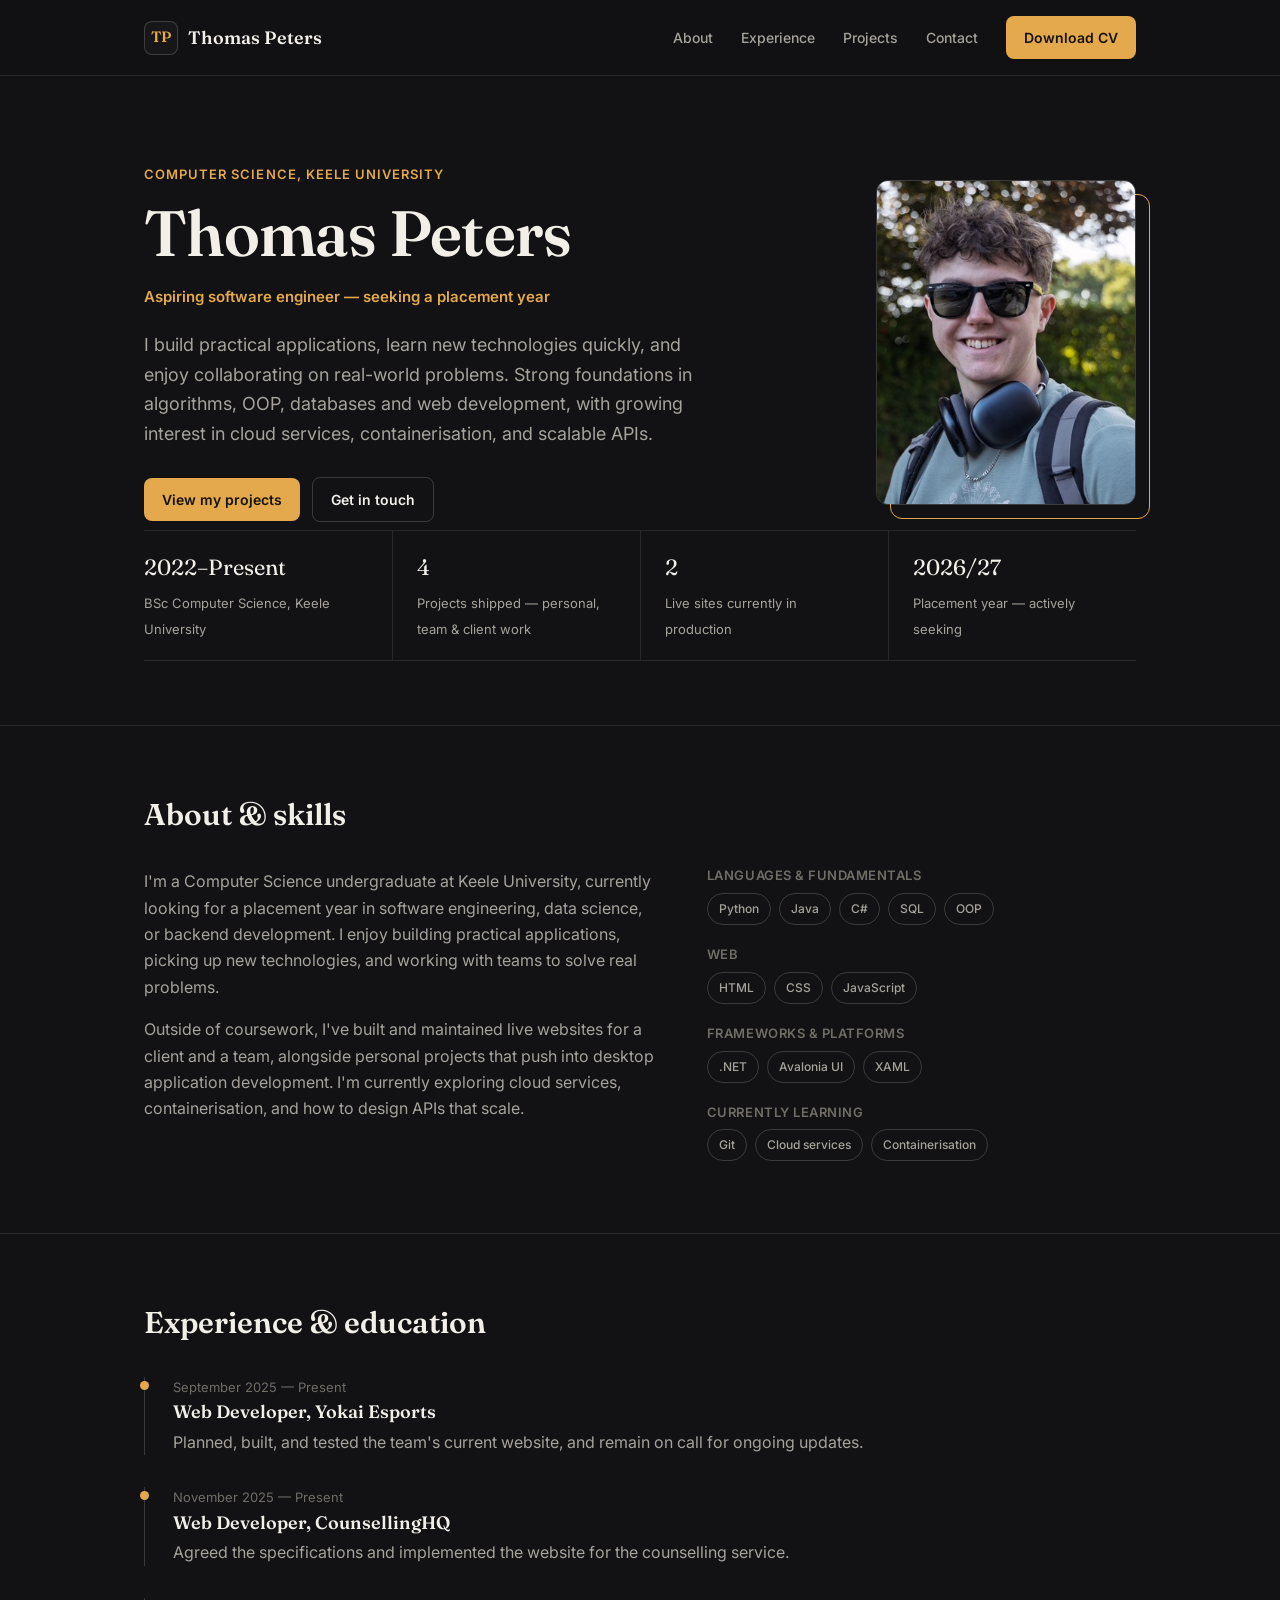
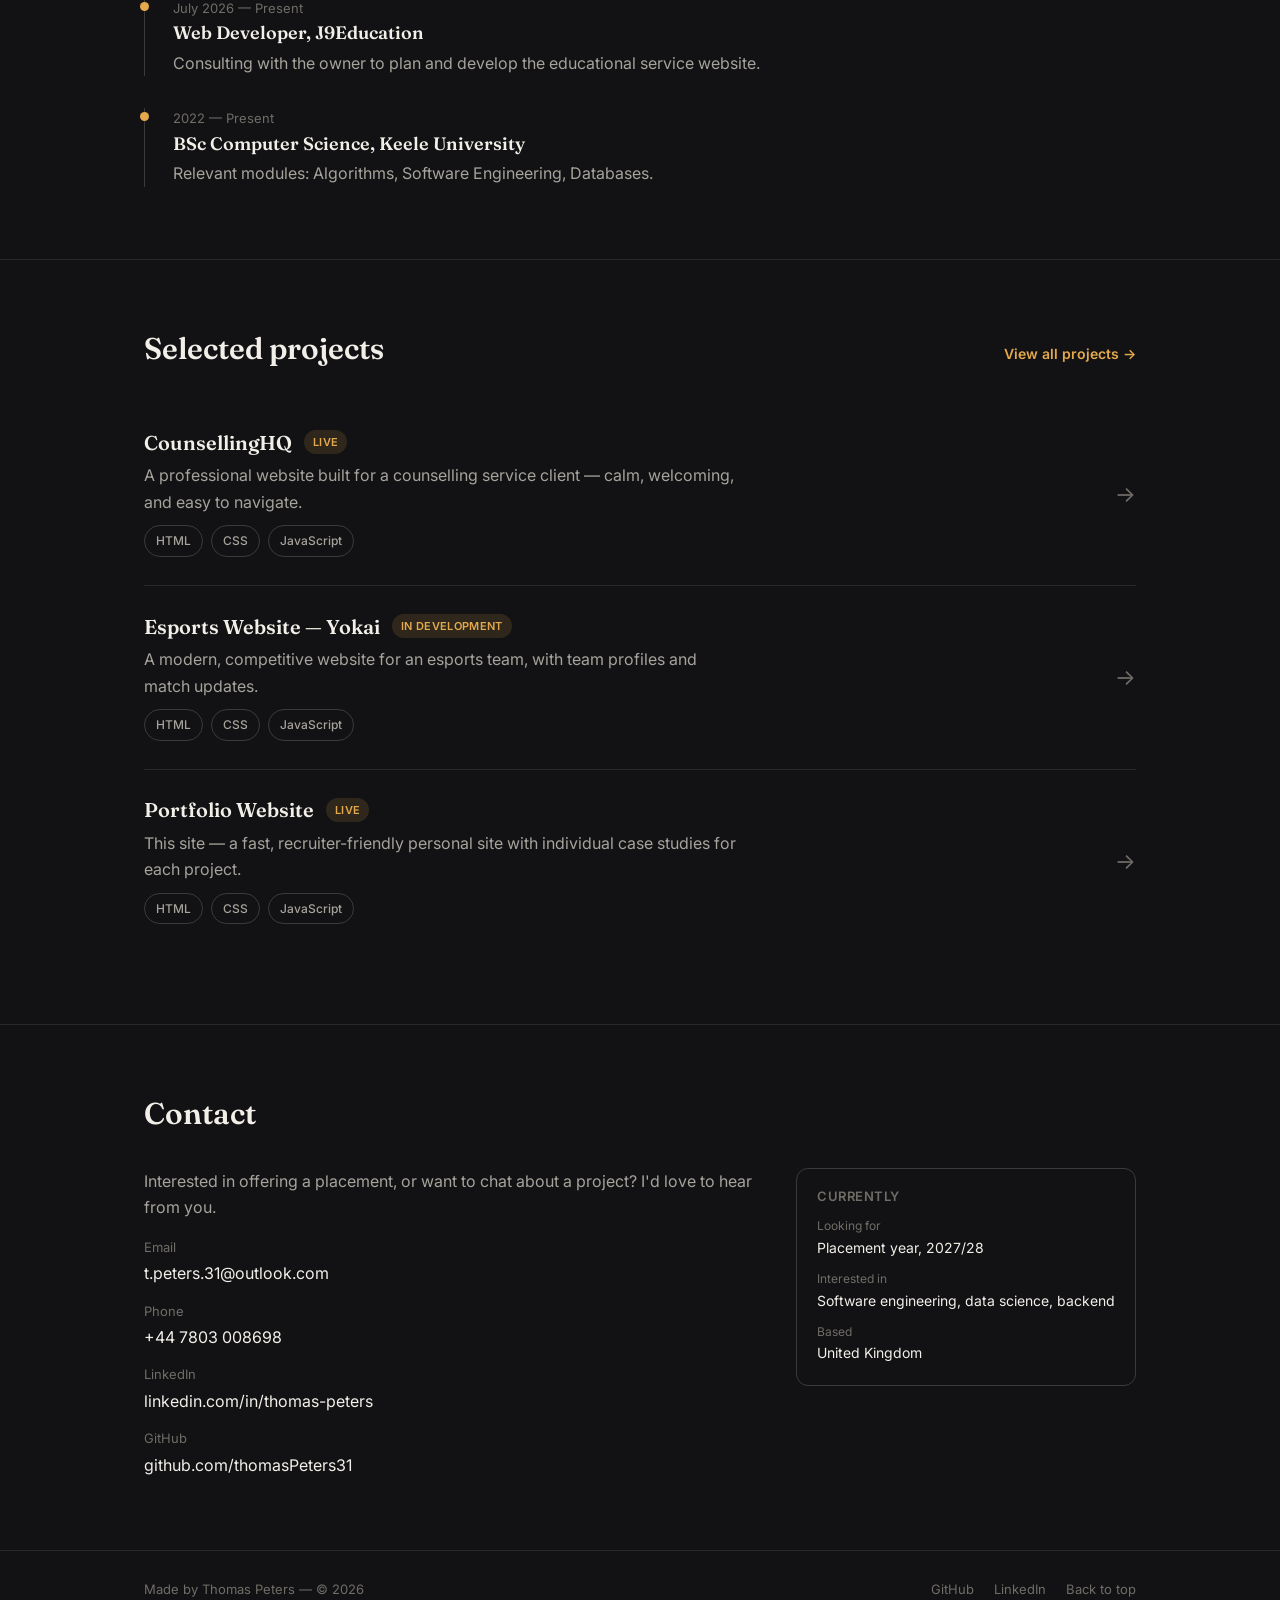
==== commit 0d0f68c9: "added more experience" ====
--- a/index.html
+++ b/index.html
@@ -214,6 +214,16 @@
             <p>Planned, built, and tested the team's current website, and remain on call for ongoing updates.</p>
           </div>
           <div class="timeline-item">
+            <span class="when">November 2025 — Present</span>
+            <h3>Web Developer, CounsellingHQ</h3>
+            <p>Agreed the specifications and implemented the website for the counselling service.</p>
+          </div>
+          <div class="timeline-item">
+            <span class="when">July 2026 — Present</span>
+            <h3>Web Developer, J9Education</h3>
+            <p>Consulting with the owner to plan and develop the educational service website.</p>
+          </div>
+          <div class="timeline-item">
             <span class="when">2022 — Present</span>
             <h3>BSc Computer Science, Keele University</h3>
             <p>Relevant modules: Algorithms, Software Engineering, Databases.</p>
@@ -325,7 +335,7 @@
             <dl>
               <div>
                 <dt>Looking for</dt>
-                <dd>Placement year, 2026/27</dd>
+                <dd>Placement year, 2027/28</dd>
               </div>
               <div>
                 <dt>Interested in</dt>
--- a/styles.css
+++ b/styles.css
@@ -754,19 +754,40 @@
     display: flex;
   }
 
+  /* 2×2 grid so facts stay compact and don't stack into a long column */
   .fact-strip {
-    flex-direction: column;
+    display: grid;
+    grid-template-columns: 1fr 1fr;
+    flex-direction: unset;
   }
 
   .fact {
     border-left: none;
     border-top: 1px solid var(--line);
-    padding: 16px 0;
-  }
-
-  .fact:first-child {
+    padding: 12px 0;
+  }
+
+  .fact:nth-child(odd) {
+    border-right: 1px solid var(--line);
+    padding-right: 16px;
+  }
+
+  .fact:nth-child(even) {
+    padding-left: 16px;
+  }
+
+  .fact:first-child,
+  .fact:nth-child(2) {
     border-top: none;
     padding-top: 0;
+  }
+
+  .fact .num {
+    font-size: 18px;
+  }
+
+  .fact .label {
+    font-size: 12px;
   }
 }
 
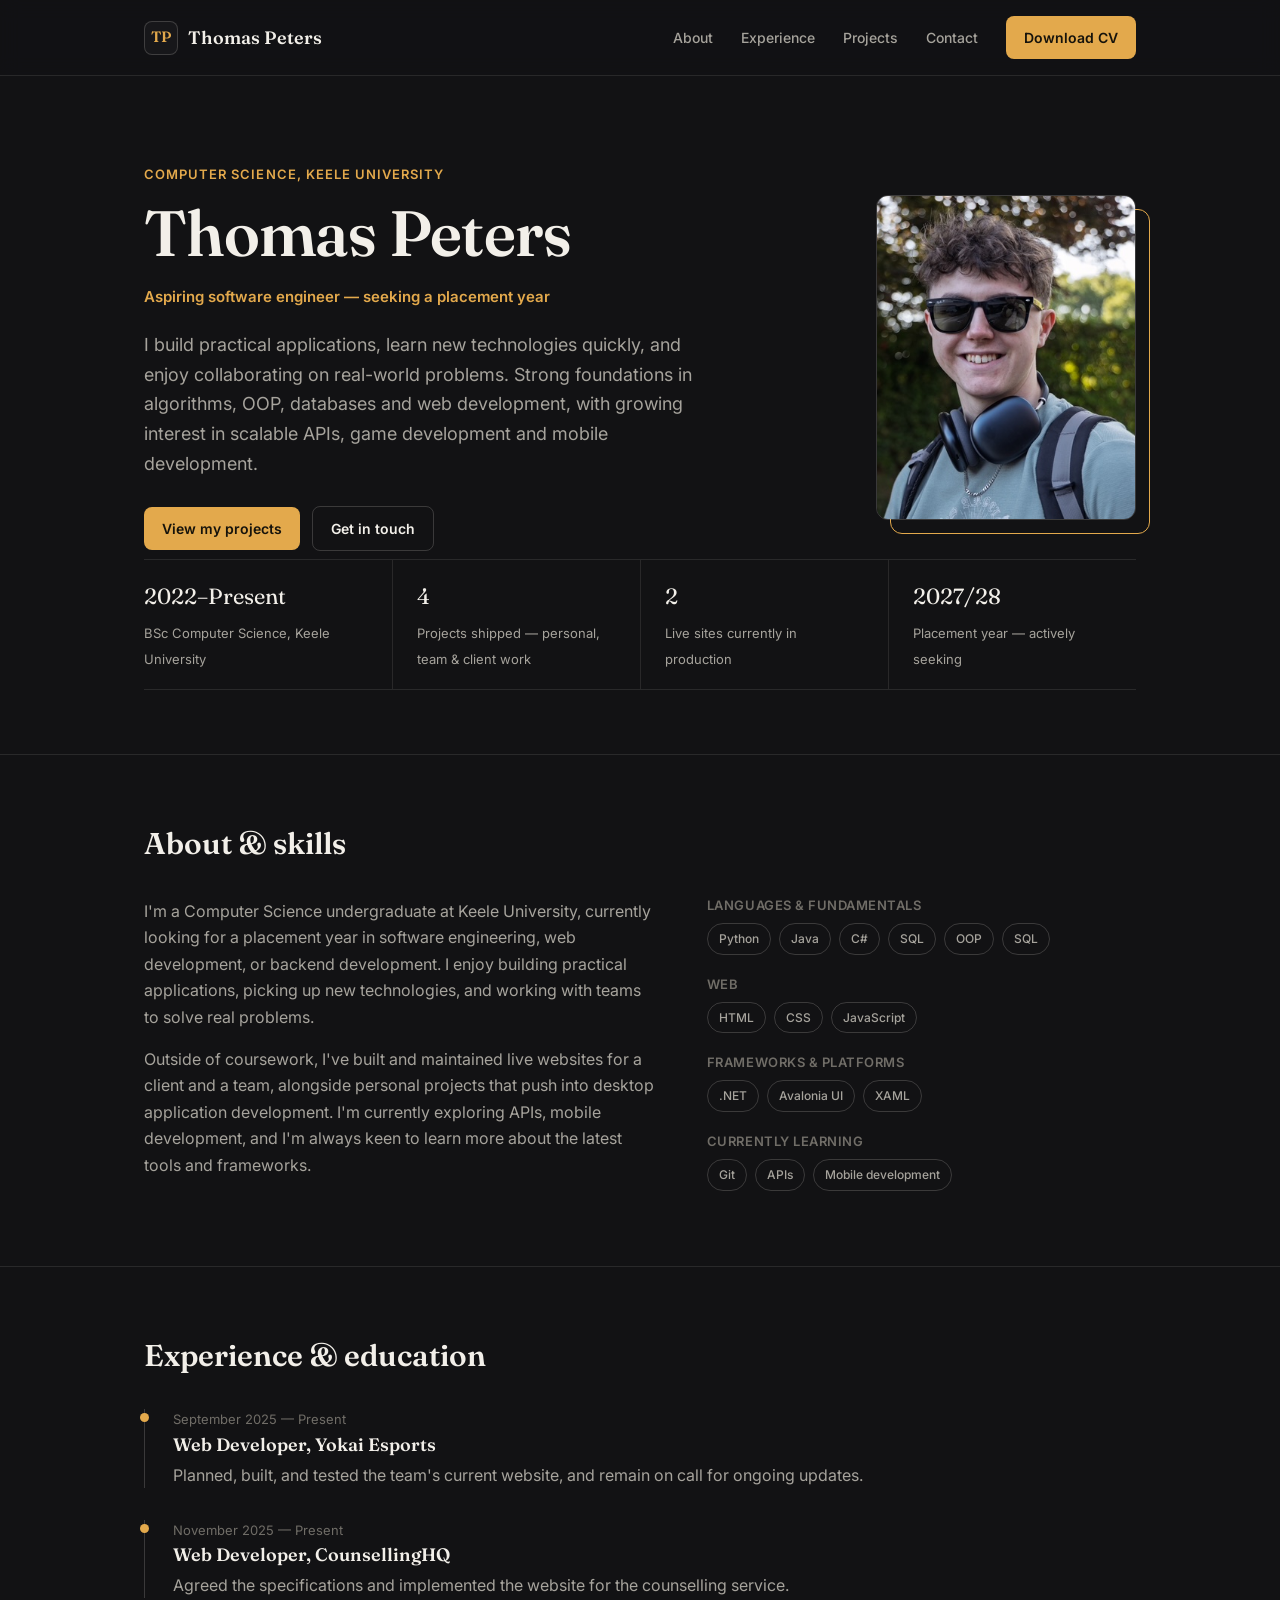
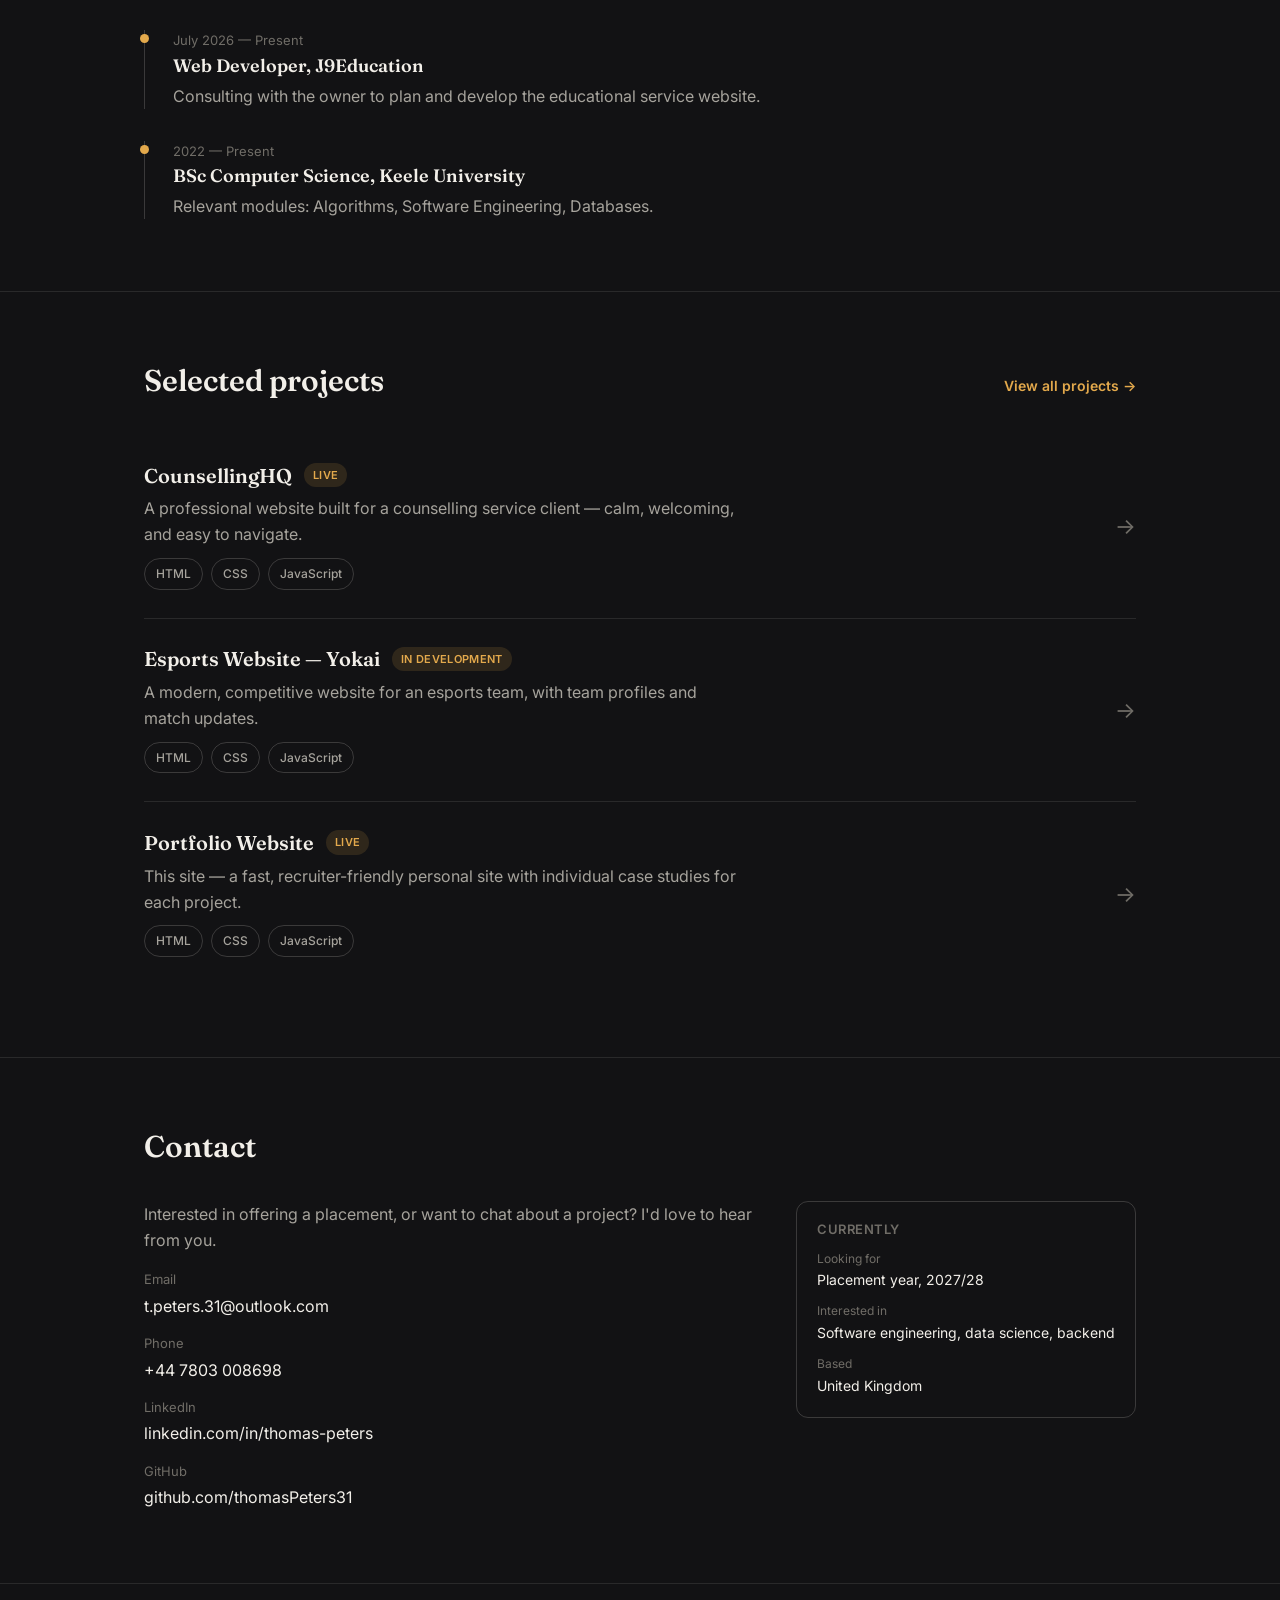
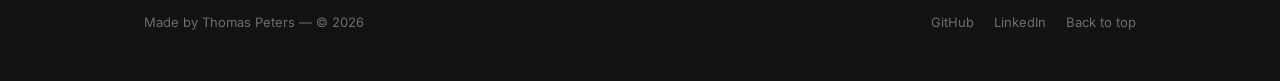
==== commit c7fbf598: "skills and languages changed and information about me has been updated" ====
--- a/index.html
+++ b/index.html
@@ -97,7 +97,7 @@
             <p class="lede">
               I build practical applications, learn new technologies quickly, and enjoy collaborating on
               real-world problems. Strong foundations in algorithms, OOP, databases and web development, with
-              growing interest in cloud services, containerisation, and scalable APIs.
+              growing interest in scalable APIs, game development and mobile development.
             </p>
             <div class="btn-row">
               <a class="btn" href="#projects">View my projects</a>
@@ -127,7 +127,7 @@
             <span class="label">Live sites currently in production</span>
           </div>
           <div class="fact">
-            <span class="num">2026/27</span>
+            <span class="num">2027/28</span>
             <span class="label">Placement year — actively seeking</span>
           </div>
         </div>
@@ -148,13 +148,13 @@
           <div class="fade-in">
             <p>
               I'm a Computer Science undergraduate at Keele University, currently looking for a placement year in
-              software engineering, data science, or backend development. I enjoy building practical applications,
+              software engineering, web development, or backend development. I enjoy building practical applications,
               picking up new technologies, and working with teams to solve real problems.
             </p>
             <p>
               Outside of coursework, I've built and maintained live websites for a client and a team, alongside
-              personal projects that push into desktop application development. I'm currently exploring cloud
-              services, containerisation, and how to design APIs that scale.
+              personal projects that push into desktop application development. I'm currently exploring APIs, mobile development, 
+              and I'm always keen to learn more about the latest tools and frameworks.
             </p>
           </div>
           <div class="fade-in">
@@ -166,6 +166,7 @@
                 <span class="tag">C#</span>
                 <span class="tag">SQL</span>
                 <span class="tag">OOP</span>
+                <span class="tag">SQL</span>
               </div>
             </div>
             <div class="skill-group">
@@ -188,8 +189,8 @@
               <h4>Currently learning</h4>
               <div class="tag-list">
                 <span class="tag">Git</span>
-                <span class="tag">Cloud services</span>
-                <span class="tag">Containerisation</span>
+                <span class="tag">APIs</span>
+                <span class="tag">Mobile development</span>
               </div>
             </div>
           </div>
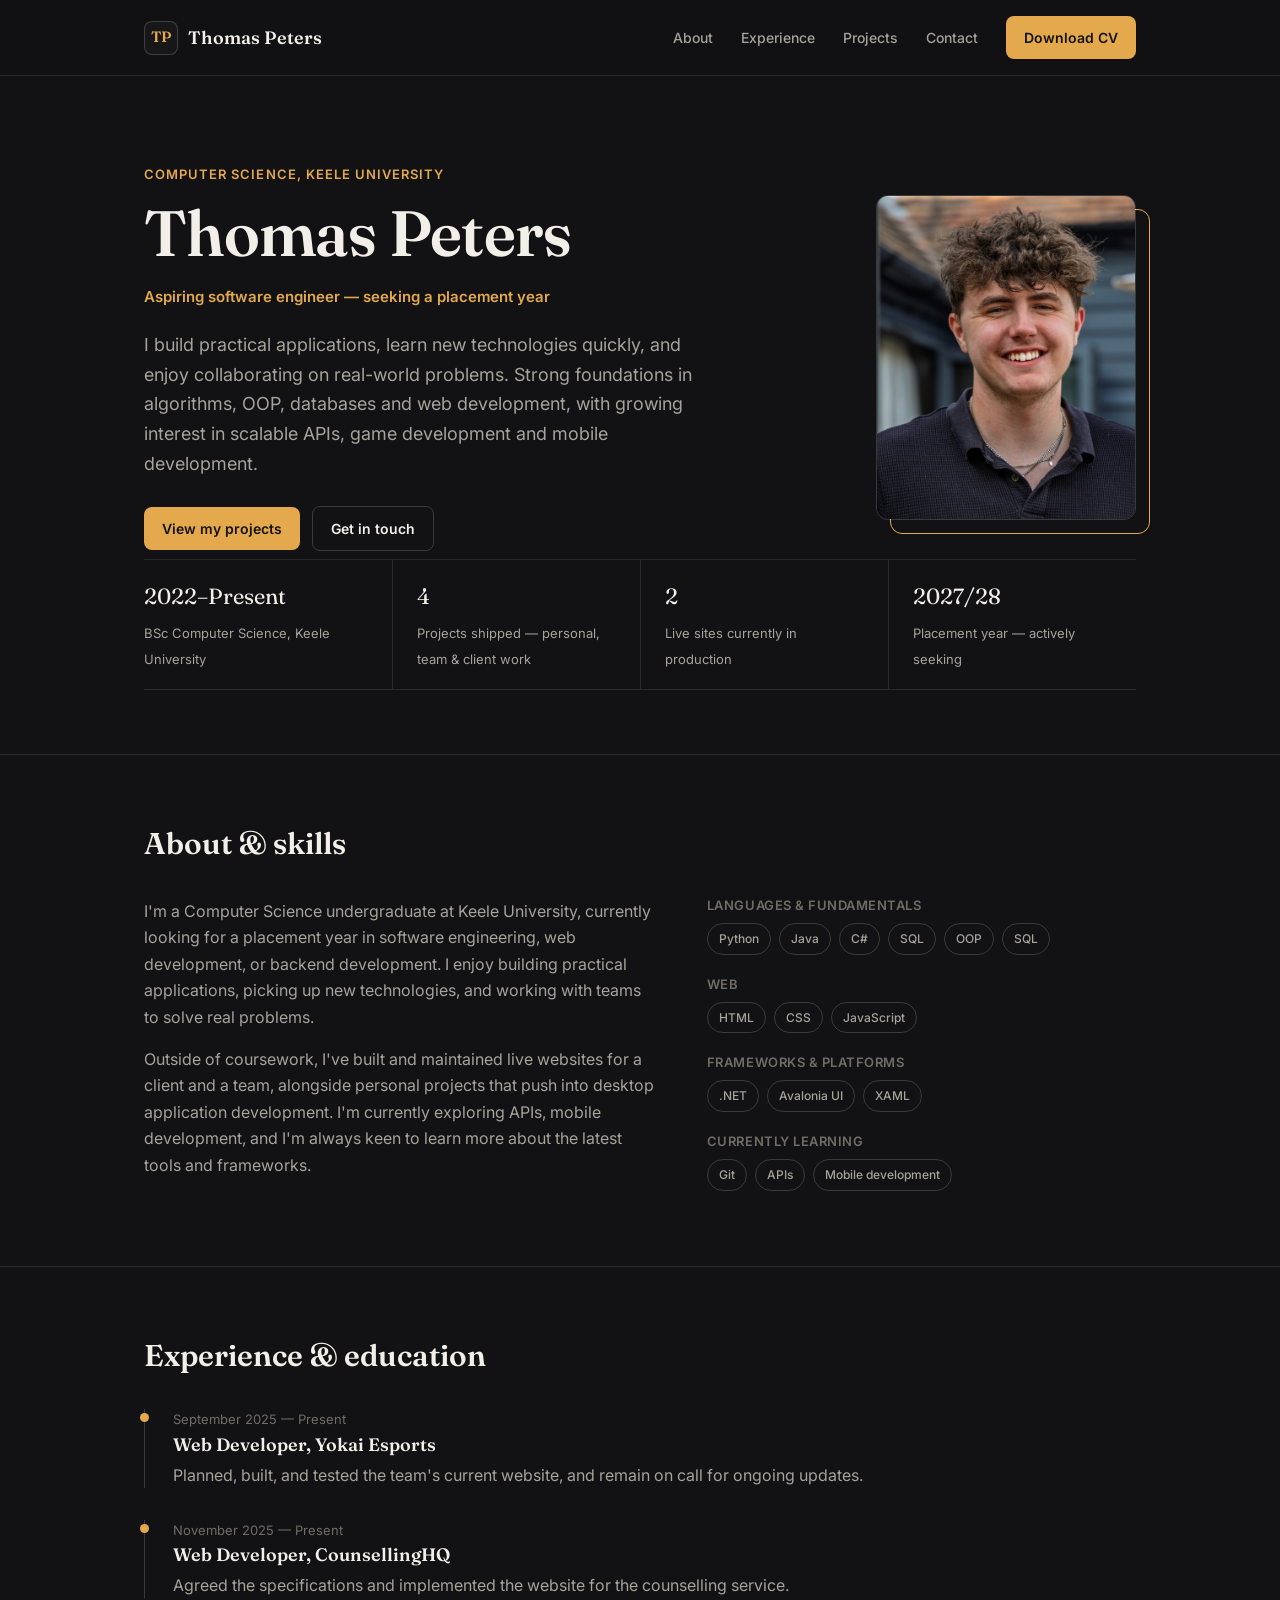
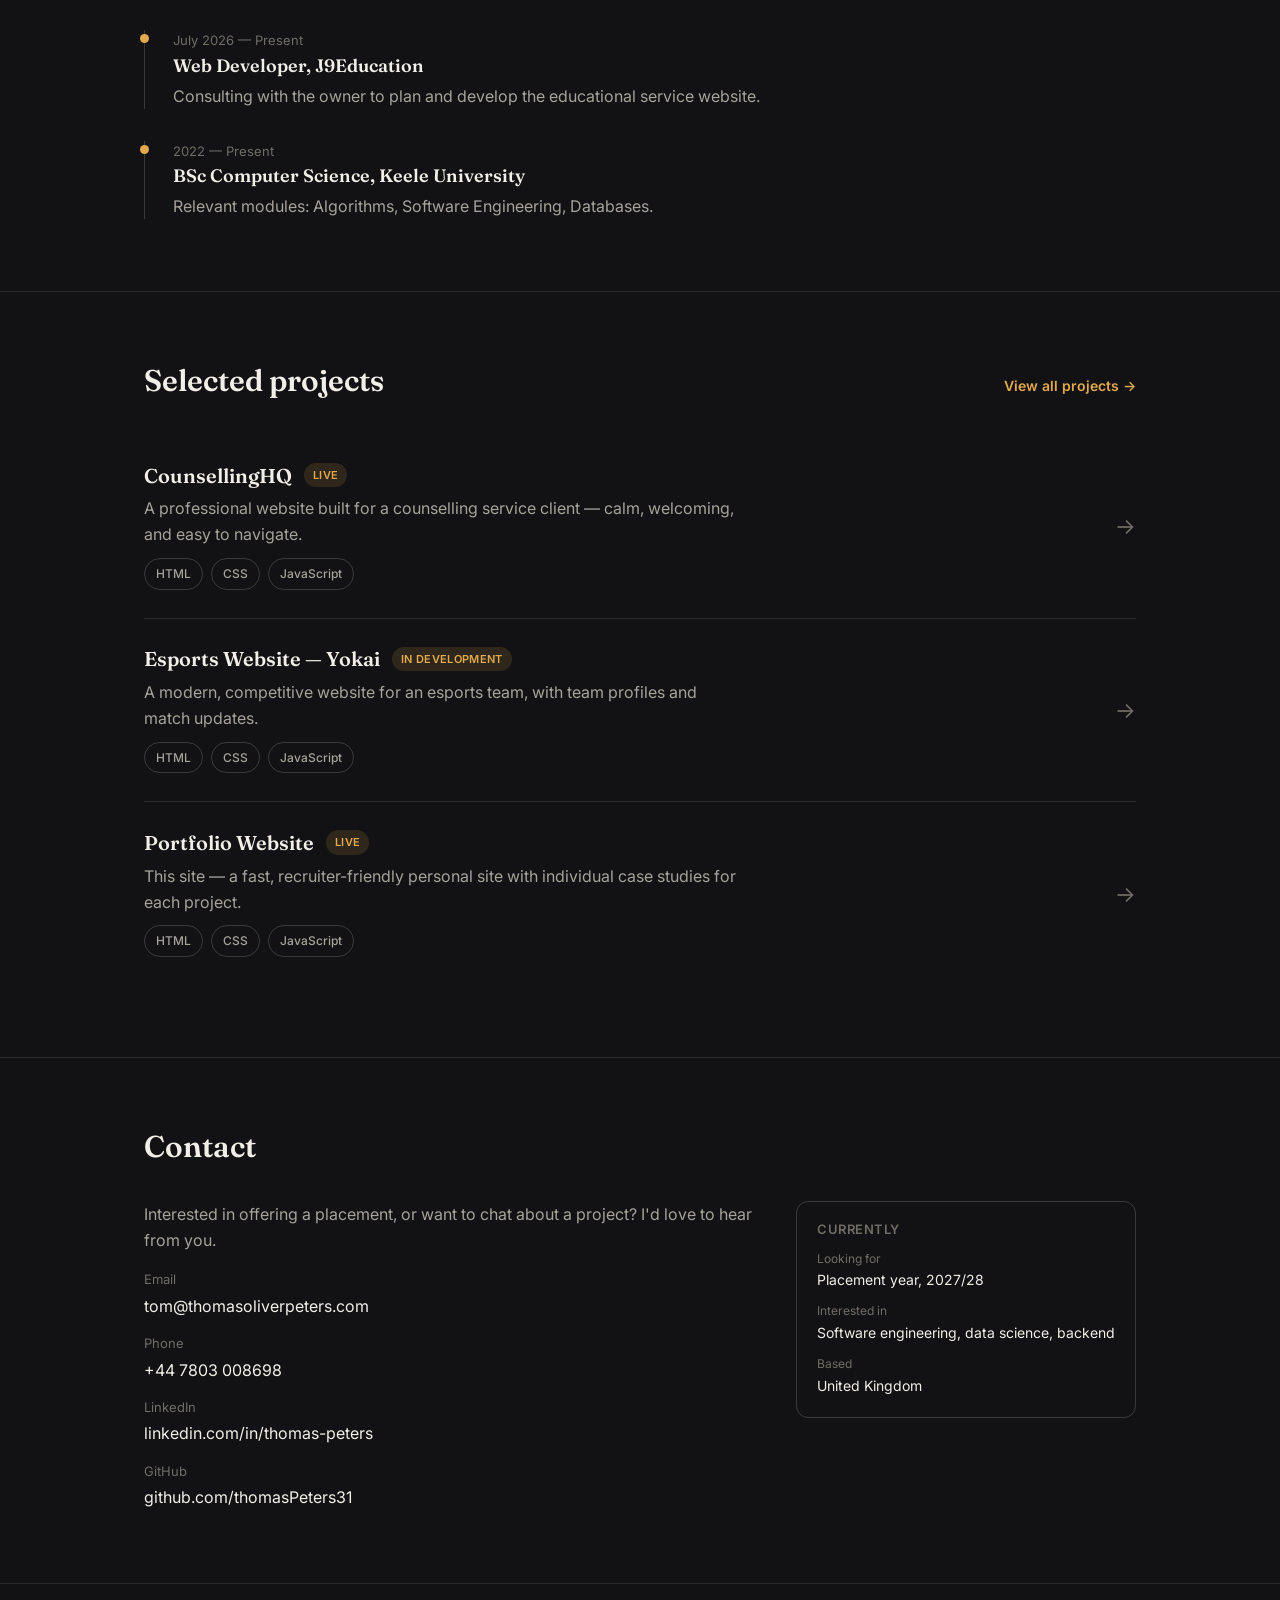
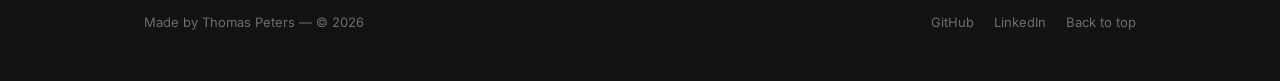
==== commit e8158fbd: "updated email and cv" ====
--- a/index.html
+++ b/index.html
@@ -5,18 +5,18 @@
   <meta name="viewport" content="width=device-width, initial-scale=1.0">
   <title>Thomas Peters — Software Engineering Student & Developer</title>
   <meta name="description" content="Thomas Peters is a Computer Science undergraduate at Keele University seeking a placement year in software engineering, data science, or backend development.">
-  <link rel="canonical" href="https://www.thomas-peters.org/">
+  <link rel="canonical" href="https://www.thomasoliverpeters.com/">
 
   <!-- Open Graph / Twitter card previews for social shares and link unfurls -->
   <meta property="og:type" content="website">
   <meta property="og:title" content="Thomas Peters — Software Engineering Student & Developer">
   <meta property="og:description" content="Computer Science undergraduate at Keele University seeking a placement year in software engineering, data science, or backend development.">
-  <meta property="og:url" content="https://www.thomas-peters.org/">
-  <meta property="og:image" content="https://www.thomas-peters.org/assets/headshot.jpg">
+  <meta property="og:url" content="https://www.thomasoliverpeters.com/">
+  <meta property="og:image" content="https://www.thomasoliverpeters.com/assets/headshot.jpg">
   <meta name="twitter:card" content="summary">
   <meta name="twitter:title" content="Thomas Peters — Software Engineering Student & Developer">
   <meta name="twitter:description" content="Computer Science undergraduate at Keele University seeking a placement year in software engineering, data science, or backend development.">
-  <meta name="twitter:image" content="https://www.thomas-peters.org/assets/headshot.jpg">
+  <meta name="twitter:image" content="https://www.thomasoliverpeters.com/assets/headshot.jpg">
 
   <!-- Browser chrome colour (mobile address bar) + tab icon -->
   <meta name="theme-color" content="#121214">
@@ -34,8 +34,8 @@
     "@context": "https://schema.org",
     "@type": "Person",
     "name": "Thomas Peters",
-    "url": "https://www.thomas-peters.org/",
-    "image": "https://www.thomas-peters.org/assets/headshot.jpg",
+    "url": "https://www.thomasoliverpeters.com/",
+    "image": "https://www.thomasoliverpeters.com/assets/headshot.jpg",
     "jobTitle": "Computer Science Student",
     "alumniOf": {
       "@type": "CollegeOrUniversity",
@@ -314,7 +314,7 @@
             <div class="contact-list">
               <div>
                 <span class="k">Email</span>
-                <a href="#" data-email-user="13.sretep.t" data-email-domain="moc.kooltuo">Loading…</a>
+                <a href="#" data-email-user="mot" data-email-domain="moc.sreteprevilosamoht">Loading…</a>
               </div>
               <div>
                 <span class="k">Phone</span>
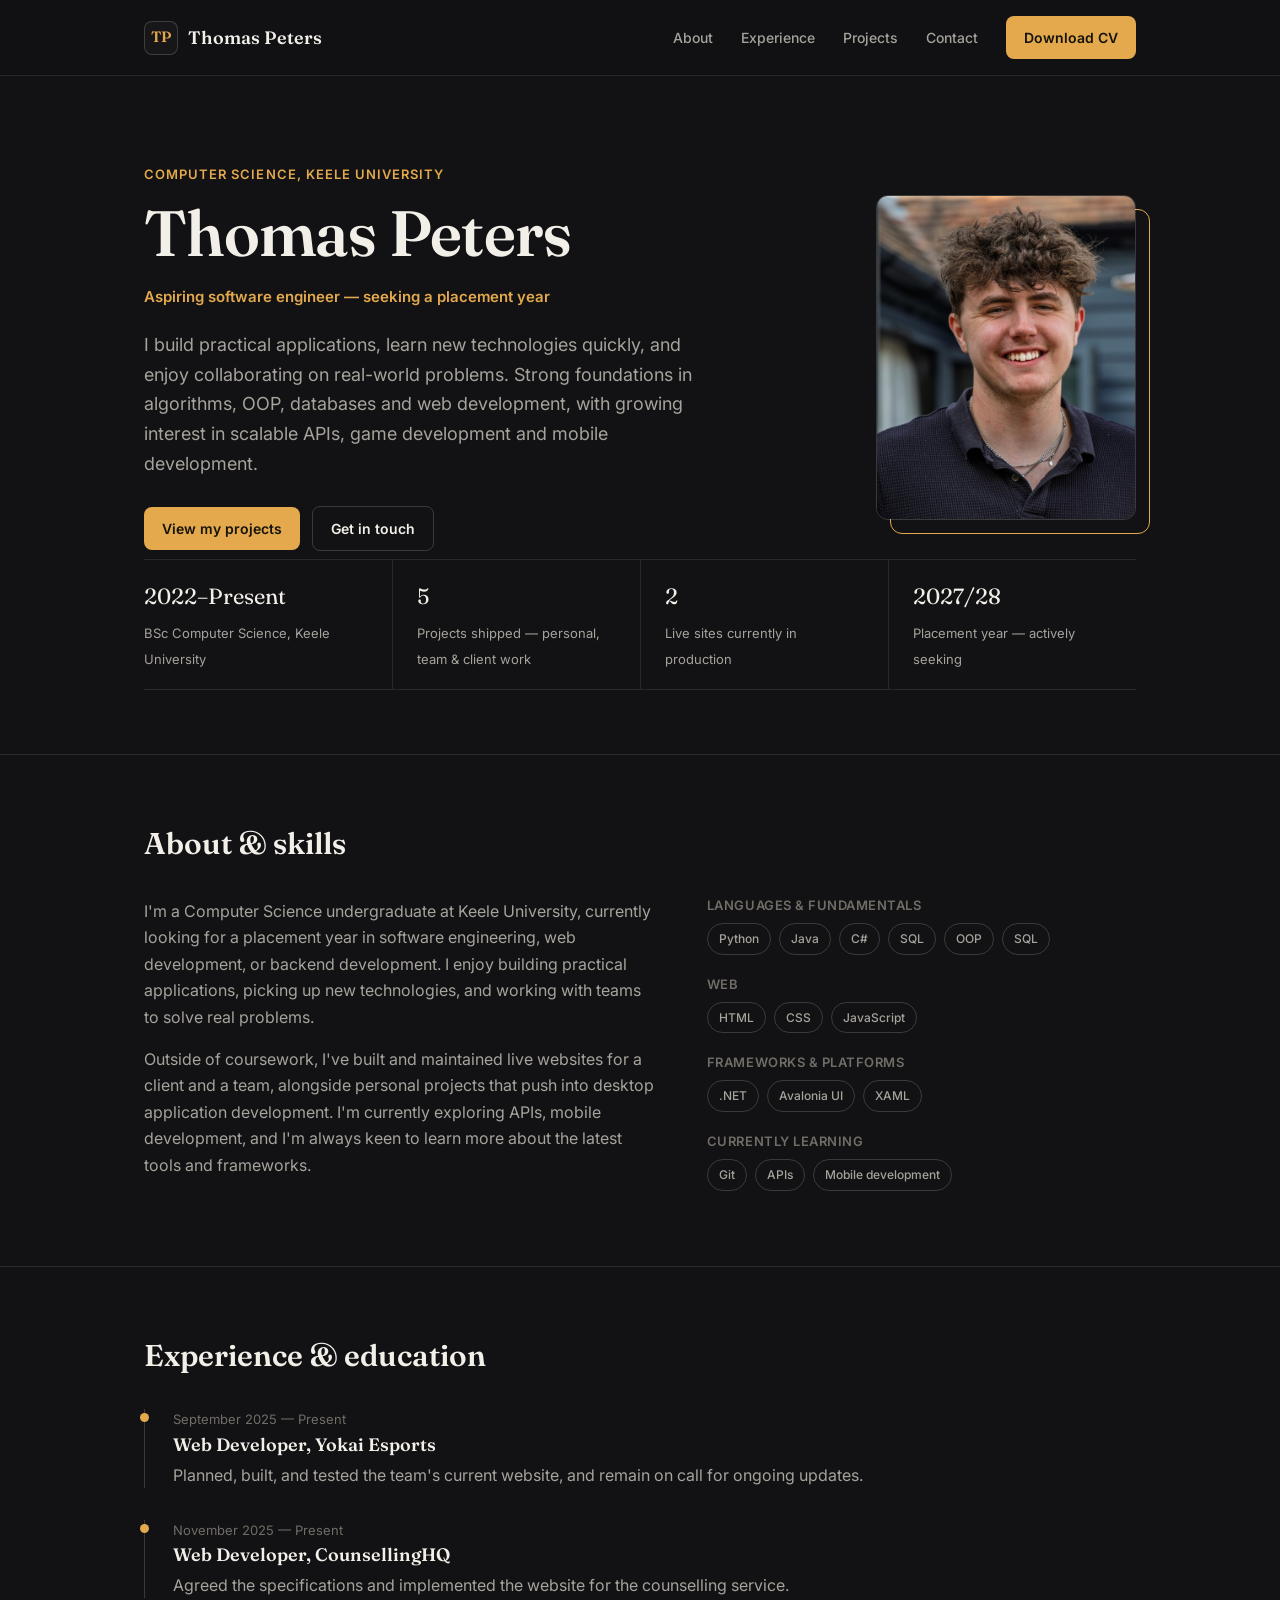
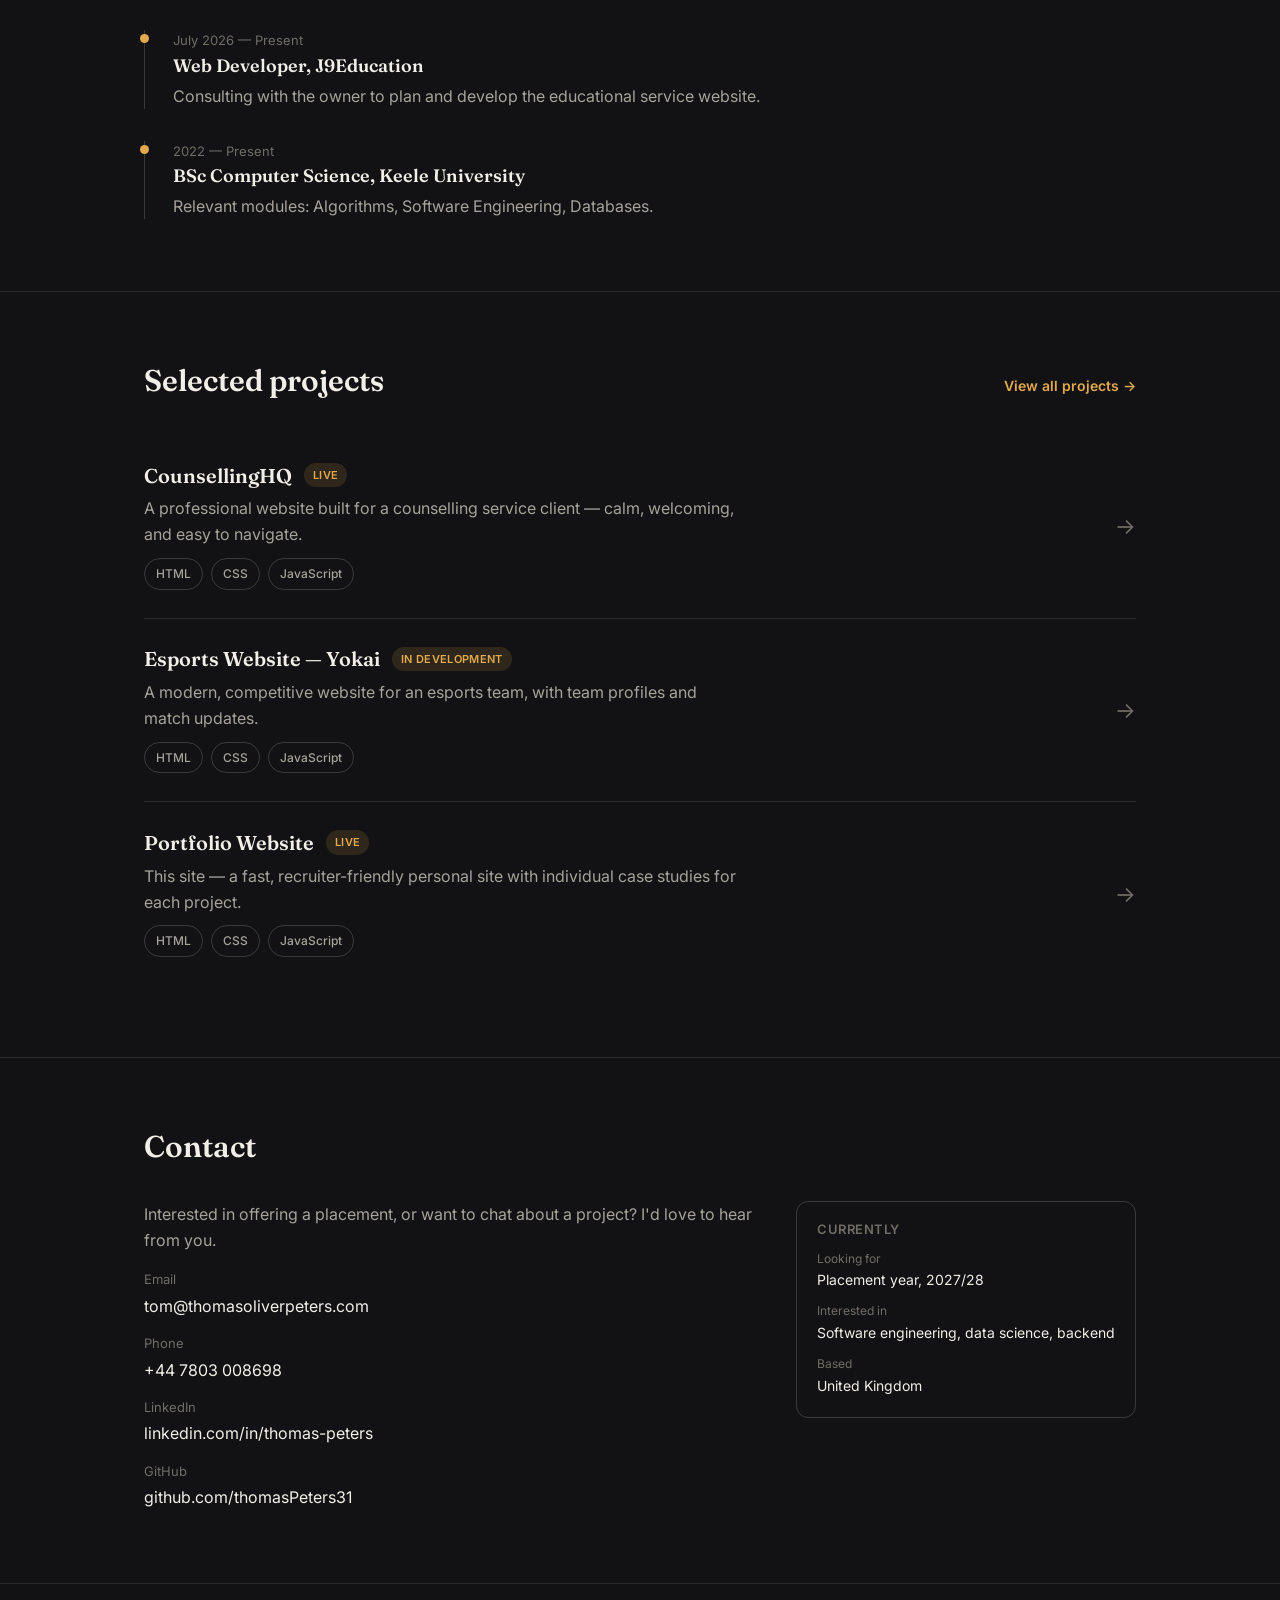
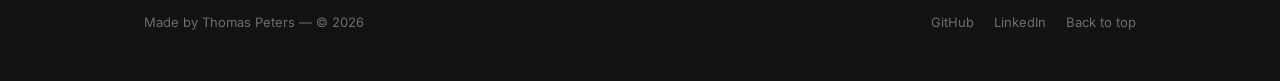
==== commit c978aa8d: "added valourant veto assistant project page" ====
--- a/index.html
+++ b/index.html
@@ -119,7 +119,7 @@
             <span class="label">BSc Computer Science, Keele University</span>
           </div>
           <div class="fact">
-            <span class="num">4</span>
+            <span class="num">5</span>
             <span class="label">Projects shipped — personal, team &amp; client work</span>
           </div>
           <div class="fact">
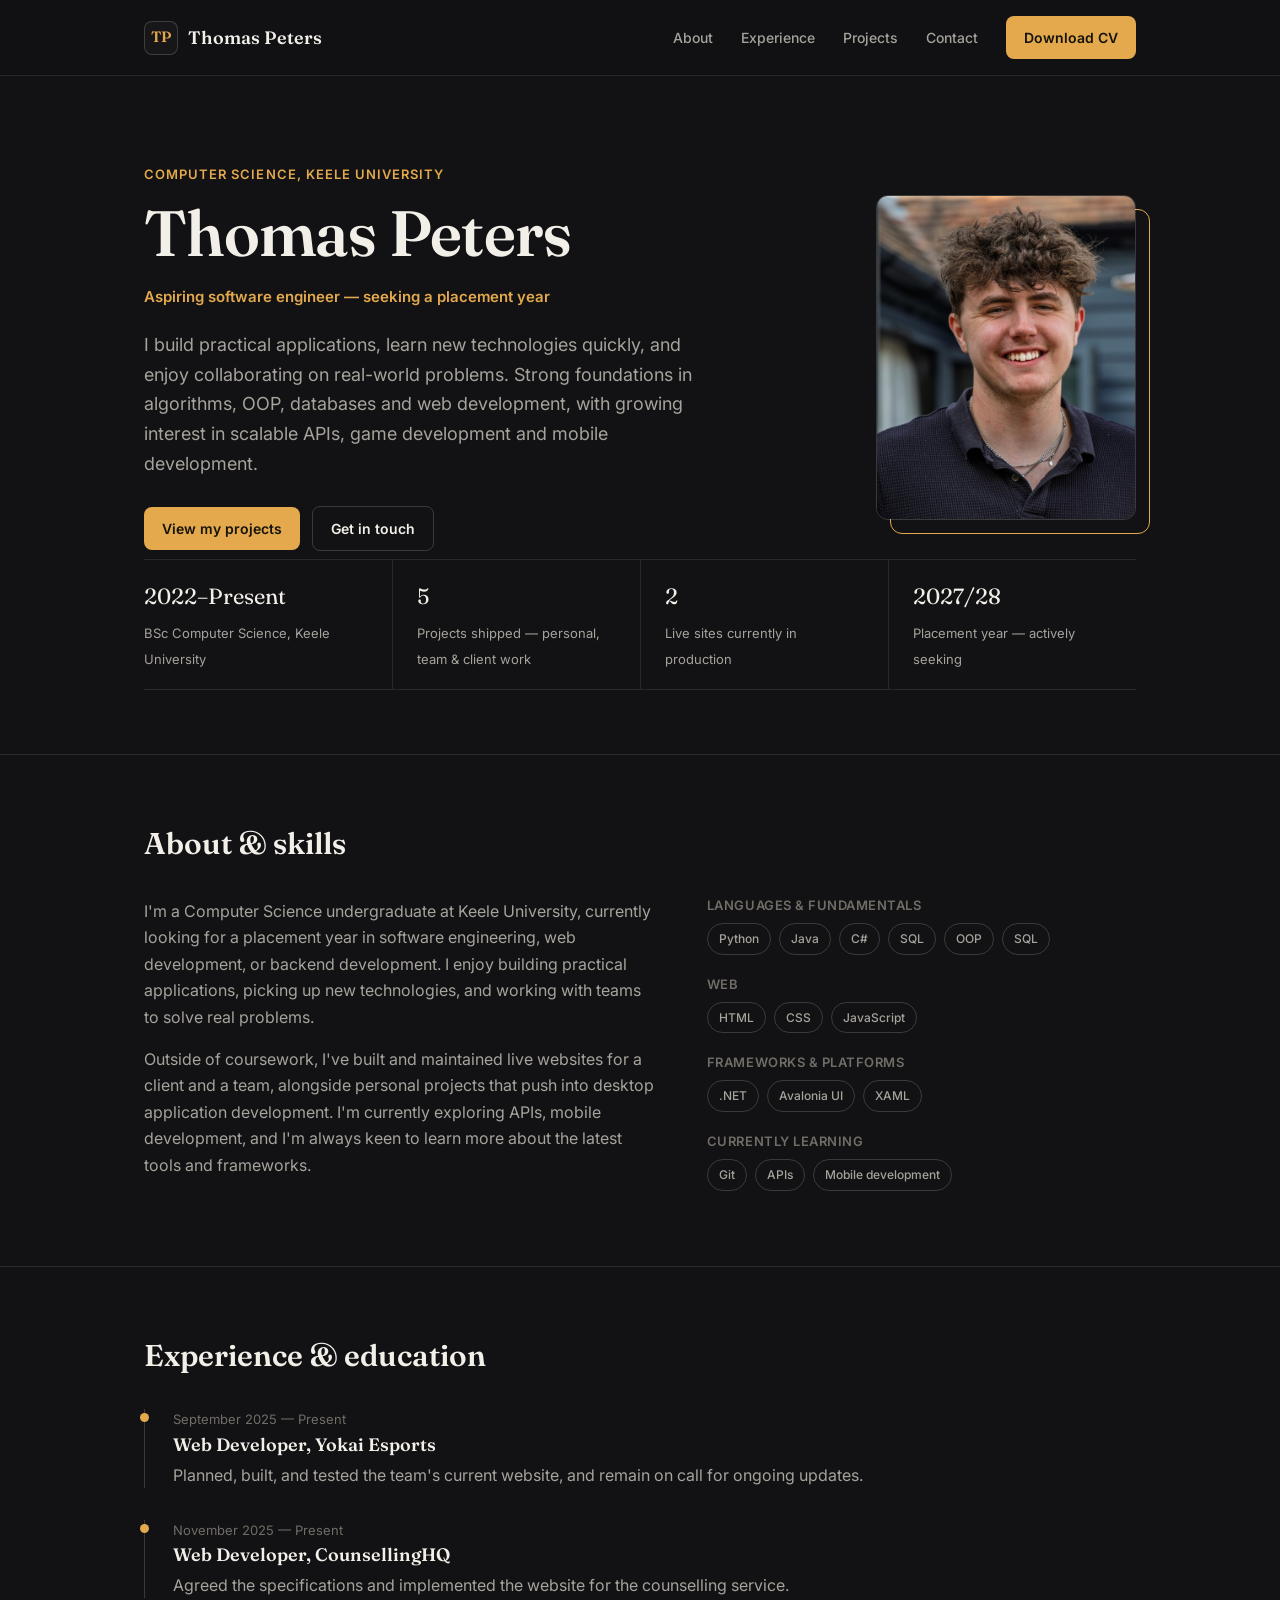
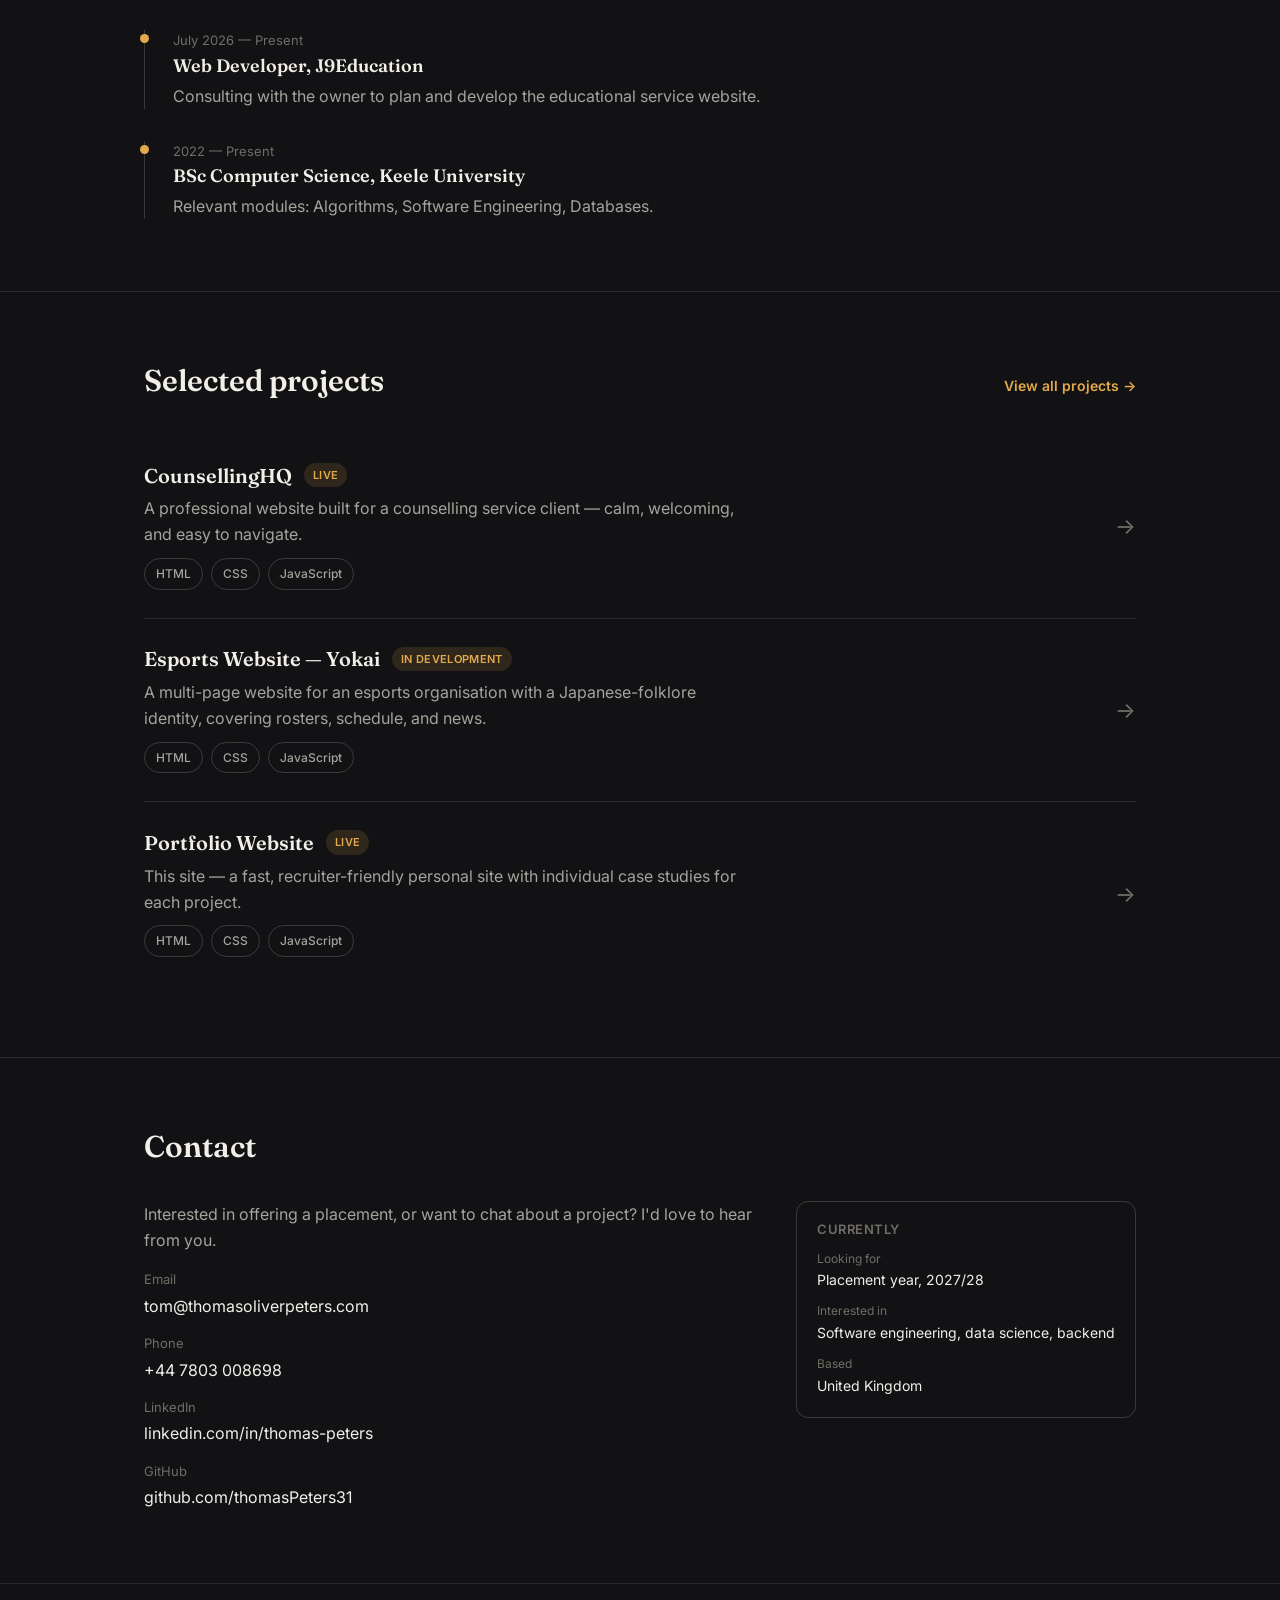
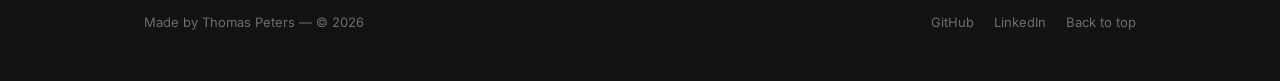
==== commit 3e53075e: "updated yokai esports description" ====
--- a/index.html
+++ b/index.html
@@ -267,7 +267,7 @@
                 <h3>Esports Website — Yokai</h3>
                 <span class="status-pill">In development</span>
               </div>
-              <p>A modern, competitive website for an esports team, with team profiles and match updates.</p>
+              <p>A multi-page website for an esports organisation with a Japanese-folklore identity, covering rosters, schedule, and news.</p>
               <div class="tag-list">
                 <span class="tag">HTML</span>
                 <span class="tag">CSS</span>
